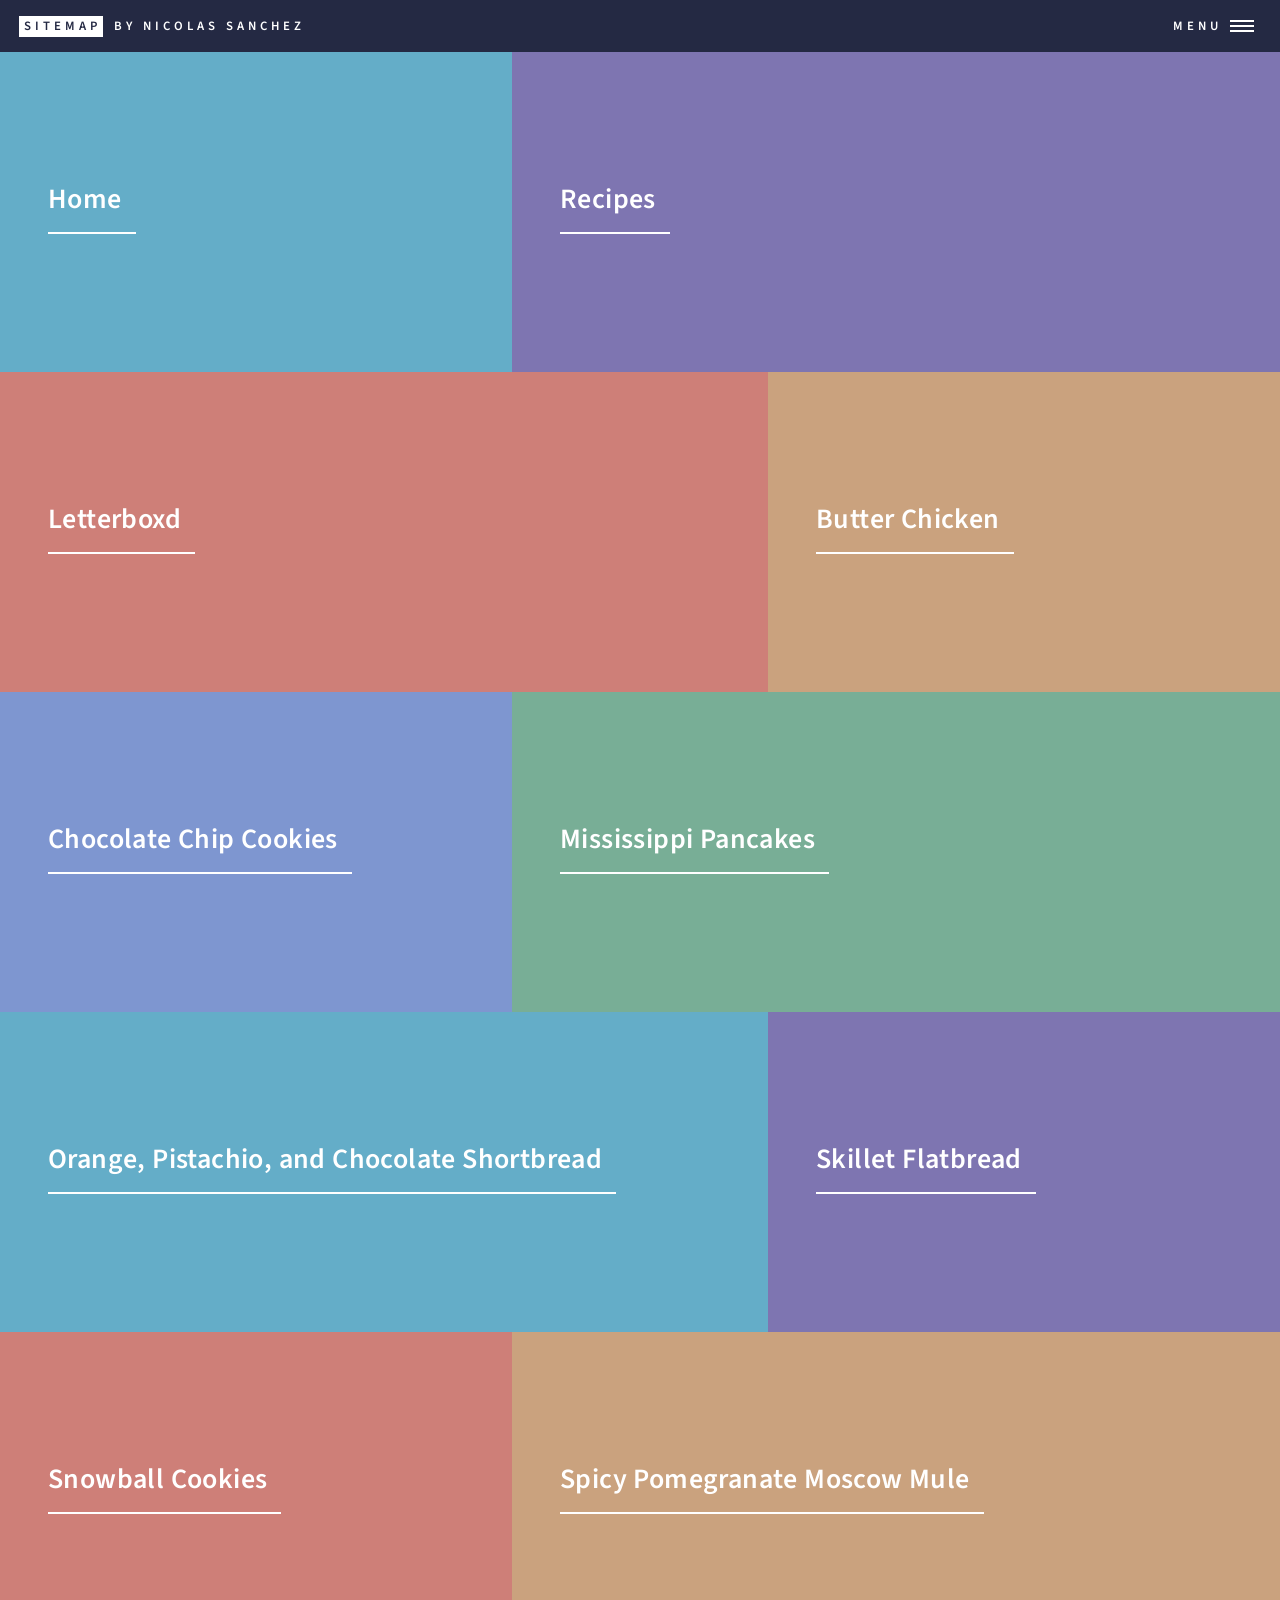
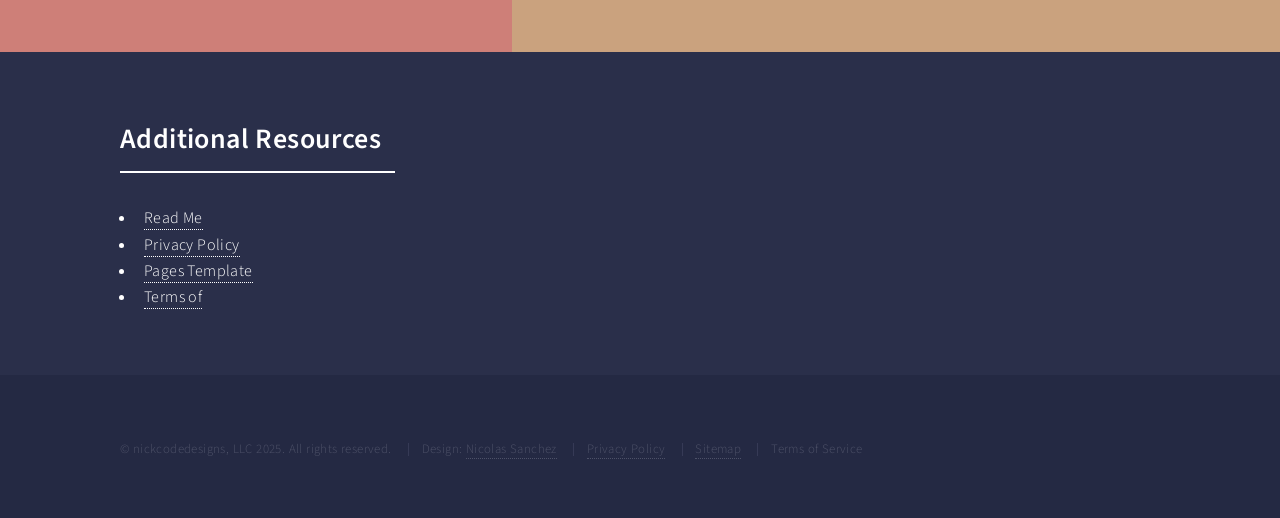
==== sitemap.html @ b6647e4e "Created Repository" ====
<!DOCTYPE html>
<html lang="en">
<head>
    <meta charset="UTF-8">
    <meta name="viewport" content="width=device-width, initial-scale=1, user-scalable=no">
    <title>Sitemap</title>
    <link rel="stylesheet" href="/assets/css/main.css">
    <noscript><link rel="stylesheet" href="/assets/css/noscript.css"></noscript>
</head>
<!-- Google tag (gtag.js) -->
<script async src="https://www.googletagmanager.com/gtag/js?id=G-K2CP5734T7"></script>
<script>
  window.dataLayer = window.dataLayer || [];
  function gtag(){dataLayer.push(arguments);}
  gtag('js', new Date());

  gtag('config', 'G-K2CP5734T7');
    </script>
    <body class="is-preload">

    <!-- Wrapper -->
    <div id="wrapper">

        <!-- Header -->
        <header id="header" class="alt">
            <a href="/index.html" class="logo"><strong>Sitemap</strong> <span>by Nicolas Sanchez</span></a>
            <nav>
                <a href="#menu">Menu</a>
            </nav>
        </header>

        <!-- Menu -->
        <nav id="menu">
            <ul class="links">
                <li><a href="/index.html">Home</a></li>
                <li><a href="/pages/recipes.html">Recipes</a></li>
                <li><a href="https://letterboxd.com/nicksanchez02/">My letterboxd</a></li>
                <li><a href="/sitemap.html">Sitemap</a></li>
            </ul>
        </nav>

        <!-- Main -->
        <div id="main">
            <!-- Section: Website Pages -->
            <section id="one" class="tiles">
                <article>
                    <header class="major">
                        <h3><a href="/index.html" class="link">Home</a></h3>
                    </header>
                </article>
                <article>
                    <header class="major">
                        <h3><a href="/pages/recipes.html" class="link">Recipes</a></h3>
                    </header>
                </article>
                <article>
                    <header class="major">
                        <h3><a href="https://letterboxd.com/nicksanchez02/" class="link">Letterboxd</a></h3>
                    </header>
                </article>
                <article>
                    <header class="major">
                        <h3><a href="/pages/butter_chicken.html" class="link">Butter Chicken</a></h3>
                    </header>
                </article>
                <article>
                    <header class="major">
                        <h3><a href="/pages/chocolate_chip_cookies.html" class="link">Chocolate Chip Cookies</a></h3>
                    </header>
                </article>
                <article>
                    <header class="major">
                        <h3><a href="/pages/mississippi_pancakes.html" class="link">Mississippi Pancakes</a></h3>
                    </header>
                </article>
                <article>
                    <header class="major">
                        <h3><a href="/pages/shortbread.html" class="link">Orange, Pistachio, and Chocolate Shortbread</a></h3>
                    </header>
                </article>
                <article>
                    <header class="major">
                        <h3><a href="/pages/skillet_flatbread.html" class="link">Skillet Flatbread</a></h3>
                    </header>
                </article>
                <article>
                    <header class="major">
                        <h3><a href="/pages/snowball_cookies.html" class="link">Snowball Cookies</a></h3>
                    </header>
                </article>
                <article>
                    <header class="major">
                        <h3><a href="/pages/spicy_mule.html" class="link">Spicy Pomegranate Moscow Mule</a></h3>
                    </header>
                </article>
            </section>

            <!-- Section: Additional Resources -->
            <section id="two">
                <div class="inner">
                    <header class="major">
                        <h2>Additional Resources</h2>
                    </header>
                    <ul>
                        <li><a href="/README.txt">Read Me</a></li>
                        <li><a href="/pages/privacy.html">Privacy Policy</a></li>
                        <li><a href="/pages/template.html">Pages Template</a></li>
                        <li><a href="/pages/terms-of-service.html">Terms of</a></li>
                    </ul>
                </div>
            </section>
        </div>
        <!-- Footer -->
        <footer id="footer">
            <div class="inner">
                <ul class="copyright">
                    <li>&copy; nickcodedesigns, LLC 2025. All rights reserved.</li>
                    <li>Design: <a href="https://nicolasjpsanchez.com">Nicolas Sanchez</a></li>
                    <li><a href="/pages/privacy.html">Privacy Policy</a></li>
                    <li><a href="/sitemap.html">Sitemap</a></li>
                    <li><a href="terms-of-service.html"></a>Terms of Service</a></li>
                </ul>
            </div>
        </footer>
    </div>

    <!-- Scripts -->
    <script src="/assets/js/jquery.min.js"></script>
    <script src="/assets/js/jquery.scrolly.min.js"></script>
    <script src="/assets/js/jquery.scrollex.min.js"></script>
    <script src="/assets/js/browser.min.js"></script>
    <script src="/assets/js/breakpoints.min.js"></script>
    <script src="/assets/js/util.js"></script>
    <script src="/assets/js/main.js"></script>

</body>
</html>
---- assets/css/main.css ----
@import url(fontawesome-all.min.css);
@import url("https://fonts.googleapis.com/css?family=Source+Sans+Pro:300,300italic,600,600italic");

/*
	Forty by HTML5 UP
	html5up.net | @ajlkn
	Free for personal and commercial use under the CCA 3.0 license (html5up.net/license)
*/

html, body, div, span, applet, object,
iframe, h1, h2, h3, h4, h5, h6, p, blockquote,
pre, a, abbr, acronym, address, big, cite,
code, del, dfn, em, img, ins, kbd, q, s, samp,
small, strike, strong, sub, sup, tt, var, b,
u, i, center, dl, dt, dd, ol, ul, li, fieldset,
form, label, legend, table, caption, tbody,
tfoot, thead, tr, th, td, article, aside,
canvas, details, embed, figure, figcaption,
footer, header, hgroup, menu, nav, output, ruby,
section, summary, time, mark, audio, video {
	margin: 0;
	padding: 0;
	border: 0;
	font-size: 100%;
	font: inherit;
	vertical-align: baseline;}

article, aside, details, figcaption, figure,
footer, header, hgroup, menu, nav, section {
	display: block;}

body {
	line-height: 1;
}

ol, ul {
	list-style: none;
}

blockquote, q {
	quotes: none;
}

	blockquote:before, blockquote:after, q:before, q:after {
		content: '';
		content: none;
	}

table {
	border-collapse: collapse;
	border-spacing: 0;
}

body {
	-webkit-text-size-adjust: none;
}

mark {
	background-color: transparent;
	color: inherit;
}

input::-moz-focus-inner {
	border: 0;
	padding: 0;
}

input, select, textarea {
	-moz-appearance: none;
	-webkit-appearance: none;
	-ms-appearance: none;
	appearance: none;
}

/* Basic */

	@-ms-viewport {
		width: device-width;
	}

	body {
		-ms-overflow-style: scrollbar;
	}

	@media screen and (max-width: 480px) {

		html, body {
			min-width: 320px;
		}

	}

	html {
		box-sizing: border-box;
	}

	*, *:before, *:after {
		box-sizing: inherit;
	}

	body {
		background: #242943;
	}

		body.is-preload *, body.is-preload *:before, body.is-preload *:after {
			-moz-animation: none !important;
			-webkit-animation: none !important;
			-ms-animation: none !important;
			animation: none !important;
			-moz-transition: none !important;
			-webkit-transition: none !important;
			-ms-transition: none !important;
			transition: none !important;
		}

/* Type */

	body, input, select, textarea {
		color: #ffffff;
		font-family: "Source Sans Pro", Helvetica, sans-serif;
		font-size: 17pt;
		font-weight: 300;
		letter-spacing: 0.025em;
		line-height: 1.65;
	}

		@media screen and (max-width: 1680px) {

			body, input, select, textarea {
				font-size: 14pt;
			}

		}

		@media screen and (max-width: 1280px) {

			body, input, select, textarea {
				font-size: 12pt;
			}

		}

		@media screen and (max-width: 360px) {

			body, input, select, textarea {
				font-size: 11pt;
			}

		}

	a {
		-moz-transition: color 0.2s ease-in-out, border-bottom-color 0.2s ease-in-out;
		-webkit-transition: color 0.2s ease-in-out, border-bottom-color 0.2s ease-in-out;
		-ms-transition: color 0.2s ease-in-out, border-bottom-color 0.2s ease-in-out;
		transition: color 0.2s ease-in-out, border-bottom-color 0.2s ease-in-out;
		border-bottom: dotted 1px;
		color: inherit;
		text-decoration: none;
	}

		a:hover {
			border-bottom-color: transparent;
			color: #9bf1ff !important;
		}

		a:active {
			color: #53e3fb !important;
		}

	strong, b {
		color: #ffffff;
		font-weight: 600;
	}

	em, i {
		font-style: italic;
	}

	p {
		margin: 0 0 2em 0;
	}

	h1, h2, h3, h4, h5, h6 {
		color: #ffffff;
		font-weight: 600;
		line-height: 1.65;
		margin: 0 0 1em 0;
	}

		h1 a, h2 a, h3 a, h4 a, h5 a, h6 a {
			color: inherit;
			border-bottom: 0;
		}

	h1 {
		font-size: 2.5em;
	}

	h2 {
		font-size: 1.75em;
	}

	h3 {
		font-size: 1.35em;
	}

	h4 {
		font-size: 1.1em;
	}

	h5 {
		font-size: 0.9em;
	}

	h6 {
		font-size: 0.7em;
	}

	@media screen and (max-width: 736px) {

		h1 {
			font-size: 2em;
		}

		h2 {
			font-size: 1.5em;
		}

		h3 {
			font-size: 1.25em;
		}

	}

	sub {
		font-size: 0.8em;
		position: relative;
		top: 0.5em;
	}

	sup {
		font-size: 0.8em;
		position: relative;
		top: -0.5em;
	}

	blockquote {
		border-left: solid 4px rgba(212, 212, 255, 0.1);
		font-style: italic;
		margin: 0 0 2em 0;
		padding: 0.5em 0 0.5em 2em;
	}

	code {
		background: rgba(212, 212, 255, 0.035);
		font-family: "Courier New", monospace;
		font-size: 0.9em;
		margin: 0 0.25em;
		padding: 0.25em 0.65em;
	}

	pre {
		-webkit-overflow-scrolling: touch;
		font-family: "Courier New", monospace;
		font-size: 0.9em;
		margin: 0 0 2em 0;
	}

		pre code {
			display: block;
			line-height: 1.75;
			padding: 1em 1.5em;
			overflow-x: auto;
		}

	hr {
		border: 0;
		border-bottom: solid 1px rgba(212, 212, 255, 0.1);
		margin: 2em 0;
	}

		hr.major {
			margin: 3em 0;
		}

	.align-left {
		text-align: left;
	}

	.align-center {
		text-align: center;
	}

	.align-right {
		text-align: right;
	}

/* Row */

	.row {
		display: flex;
		flex-wrap: wrap;
		box-sizing: border-box;
		align-items: stretch;
	}

		.row > * {
			box-sizing: border-box;
		}

		.row.gtr-uniform > * > :last-child {
			margin-bottom: 0;
		}

		.row.aln-left {
			justify-content: flex-start;
		}

		.row.aln-center {
			justify-content: center;
		}

		.row.aln-right {
			justify-content: flex-end;
		}

		.row.aln-top {
			align-items: flex-start;
		}

		.row.aln-middle {
			align-items: center;
		}

		.row.aln-bottom {
			align-items: flex-end;
		}

		.row > .imp {
			order: -1;
		}

		.row > .col-1 {
			width: 8.33333%;
		}

		.row > .off-1 {
			margin-left: 8.33333%;
		}

		.row > .col-2 {
			width: 16.66667%;
		}

		.row > .off-2 {
			margin-left: 16.66667%;
		}

		.row > .col-3 {
			width: 25%;
		}

		.row > .off-3 {
			margin-left: 25%;
		}

		.row > .col-4 {
			width: 33.33333%;
		}

		.row > .off-4 {
			margin-left: 33.33333%;
		}

		.row > .col-5 {
			width: 41.66667%;
		}

		.row > .off-5 {
			margin-left: 41.66667%;
		}

		.row > .col-6 {
			width: 50%;
		}

		.row > .off-6 {
			margin-left: 50%;
		}

		.row > .col-7 {
			width: 58.33333%;
		}

		.row > .off-7 {
			margin-left: 58.33333%;
		}

		.row > .col-8 {
			width: 66.66667%;
		}

		.row > .off-8 {
			margin-left: 66.66667%;
		}

		.row > .col-9 {
			width: 75%;
		}

		.row > .off-9 {
			margin-left: 75%;
		}

		.row > .col-10 {
			width: 83.33333%;
		}

		.row > .off-10 {
			margin-left: 83.33333%;
		}

		.row > .col-11 {
			width: 91.66667%;
		}

		.row > .off-11 {
			margin-left: 91.66667%;
		}

		.row > .col-12 {
			width: 100%;
		}

		.row > .off-12 {
			margin-left: 100%;
		}

		.row.gtr-0 {
			margin-top: 0;
			margin-left: 0em;
		}

			.row.gtr-0 > * {
				padding: 0 0 0 0em;
			}

			.row.gtr-0.gtr-uniform {
				margin-top: 0em;
			}

				.row.gtr-0.gtr-uniform > * {
					padding-top: 0em;
				}

		.row.gtr-25 {
			margin-top: 0;
			margin-left: -0.5em;
		}

			.row.gtr-25 > * {
				padding: 0 0 0 0.5em;
			}

			.row.gtr-25.gtr-uniform {
				margin-top: -0.5em;
			}

				.row.gtr-25.gtr-uniform > * {
					padding-top: 0.5em;
				}

		.row.gtr-50 {
			margin-top: 0;
			margin-left: -1em;
		}

			.row.gtr-50 > * {
				padding: 0 0 0 1em;
			}

			.row.gtr-50.gtr-uniform {
				margin-top: -1em;
			}

				.row.gtr-50.gtr-uniform > * {
					padding-top: 1em;
				}

		.row {
			margin-top: 0;
			margin-left: -2em;
		}

			.row > * {
				padding: 0 0 0 2em;
			}

			.row.gtr-uniform {
				margin-top: -2em;
			}

				.row.gtr-uniform > * {
					padding-top: 2em;
				}

		.row.gtr-150 {
			margin-top: 0;
			margin-left: -3em;
		}

			.row.gtr-150 > * {
				padding: 0 0 0 3em;
			}

			.row.gtr-150.gtr-uniform {
				margin-top: -3em;
			}

				.row.gtr-150.gtr-uniform > * {
					padding-top: 3em;
				}

		.row.gtr-200 {
			margin-top: 0;
			margin-left: -4em;
		}

			.row.gtr-200 > * {
				padding: 0 0 0 4em;
			}

			.row.gtr-200.gtr-uniform {
				margin-top: -4em;
			}

				.row.gtr-200.gtr-uniform > * {
					padding-top: 4em;
				}

		@media screen and (max-width: 1680px) {

			.row {
				display: flex;
				flex-wrap: wrap;
				box-sizing: border-box;
				align-items: stretch;
			}

				.row > * {
					box-sizing: border-box;
				}

				.row.gtr-uniform > * > :last-child {
					margin-bottom: 0;
				}

				.row.aln-left {
					justify-content: flex-start;
				}

				.row.aln-center {
					justify-content: center;
				}

				.row.aln-right {
					justify-content: flex-end;
				}

				.row.aln-top {
					align-items: flex-start;
				}

				.row.aln-middle {
					align-items: center;
				}

				.row.aln-bottom {
					align-items: flex-end;
				}

				.row > .imp-xlarge {
					order: -1;
				}

				.row > .col-1-xlarge {
					width: 8.33333%;
				}

				.row > .off-1-xlarge {
					margin-left: 8.33333%;
				}

				.row > .col-2-xlarge {
					width: 16.66667%;
				}

				.row > .off-2-xlarge {
					margin-left: 16.66667%;
				}

				.row > .col-3-xlarge {
					width: 25%;
				}

				.row > .off-3-xlarge {
					margin-left: 25%;
				}

				.row > .col-4-xlarge {
					width: 33.33333%;
				}

				.row > .off-4-xlarge {
					margin-left: 33.33333%;
				}

				.row > .col-5-xlarge {
					width: 41.66667%;
				}

				.row > .off-5-xlarge {
					margin-left: 41.66667%;
				}

				.row > .col-6-xlarge {
					width: 50%;
				}

				.row > .off-6-xlarge {
					margin-left: 50%;
				}

				.row > .col-7-xlarge {
					width: 58.33333%;
				}

				.row > .off-7-xlarge {
					margin-left: 58.33333%;
				}

				.row > .col-8-xlarge {
					width: 66.66667%;
				}

				.row > .off-8-xlarge {
					margin-left: 66.66667%;
				}

				.row > .col-9-xlarge {
					width: 75%;
				}

				.row > .off-9-xlarge {
					margin-left: 75%;
				}

				.row > .col-10-xlarge {
					width: 83.33333%;
				}

				.row > .off-10-xlarge {
					margin-left: 83.33333%;
				}

				.row > .col-11-xlarge {
					width: 91.66667%;
				}

				.row > .off-11-xlarge {
					margin-left: 91.66667%;
				}

				.row > .col-12-xlarge {
					width: 100%;
				}

				.row > .off-12-xlarge {
					margin-left: 100%;
				}

				.row.gtr-0 {
					margin-top: 0;
					margin-left: 0em;
				}

					.row.gtr-0 > * {
						padding: 0 0 0 0em;
					}

					.row.gtr-0.gtr-uniform {
						margin-top: 0em;
					}

						.row.gtr-0.gtr-uniform > * {
							padding-top: 0em;
						}

				.row.gtr-25 {
					margin-top: 0;
					margin-left: -0.5em;
				}

					.row.gtr-25 > * {
						padding: 0 0 0 0.5em;
					}

					.row.gtr-25.gtr-uniform {
						margin-top: -0.5em;
					}

						.row.gtr-25.gtr-uniform > * {
							padding-top: 0.5em;
						}

				.row.gtr-50 {
					margin-top: 0;
					margin-left: -1em;
				}

					.row.gtr-50 > * {
						padding: 0 0 0 1em;
					}

					.row.gtr-50.gtr-uniform {
						margin-top: -1em;
					}

						.row.gtr-50.gtr-uniform > * {
							padding-top: 1em;
						}

				.row {
					margin-top: 0;
					margin-left: -2em;
				}

					.row > * {
						padding: 0 0 0 2em;
					}

					.row.gtr-uniform {
						margin-top: -2em;
					}

						.row.gtr-uniform > * {
							padding-top: 2em;
						}

				.row.gtr-150 {
					margin-top: 0;
					margin-left: -3em;
				}

					.row.gtr-150 > * {
						padding: 0 0 0 3em;
					}

					.row.gtr-150.gtr-uniform {
						margin-top: -3em;
					}

						.row.gtr-150.gtr-uniform > * {
							padding-top: 3em;
						}

				.row.gtr-200 {
					margin-top: 0;
					margin-left: -4em;
				}

					.row.gtr-200 > * {
						padding: 0 0 0 4em;
					}

					.row.gtr-200.gtr-uniform {
						margin-top: -4em;
					}

						.row.gtr-200.gtr-uniform > * {
							padding-top: 4em;
						}

		}

		@media screen and (max-width: 1280px) {

			.row {
				display: flex;
				flex-wrap: wrap;
				box-sizing: border-box;
				align-items: stretch;
			}

				.row > * {
					box-sizing: border-box;
				}

				.row.gtr-uniform > * > :last-child {
					margin-bottom: 0;
				}

				.row.aln-left {
					justify-content: flex-start;
				}

				.row.aln-center {
					justify-content: center;
				}

				.row.aln-right {
					justify-content: flex-end;
				}

				.row.aln-top {
					align-items: flex-start;
				}

				.row.aln-middle {
					align-items: center;
				}

				.row.aln-bottom {
					align-items: flex-end;
				}

				.row > .imp-large {
					order: -1;
				}

				.row > .col-1-large {
					width: 8.33333%;
				}

				.row > .off-1-large {
					margin-left: 8.33333%;
				}

				.row > .col-2-large {
					width: 16.66667%;
				}

				.row > .off-2-large {
					margin-left: 16.66667%;
				}

				.row > .col-3-large {
					width: 25%;
				}

				.row > .off-3-large {
					margin-left: 25%;
				}

				.row > .col-4-large {
					width: 33.33333%;
				}

				.row > .off-4-large {
					margin-left: 33.33333%;
				}

				.row > .col-5-large {
					width: 41.66667%;
				}

				.row > .off-5-large {
					margin-left: 41.66667%;
				}

				.row > .col-6-large {
					width: 50%;
				}

				.row > .off-6-large {
					margin-left: 50%;
				}

				.row > .col-7-large {
					width: 58.33333%;
				}

				.row > .off-7-large {
					margin-left: 58.33333%;
				}

				.row > .col-8-large {
					width: 66.66667%;
				}

				.row > .off-8-large {
					margin-left: 66.66667%;
				}

				.row > .col-9-large {
					width: 75%;
				}

				.row > .off-9-large {
					margin-left: 75%;
				}

				.row > .col-10-large {
					width: 83.33333%;
				}

				.row > .off-10-large {
					margin-left: 83.33333%;
				}

				.row > .col-11-large {
					width: 91.66667%;
				}

				.row > .off-11-large {
					margin-left: 91.66667%;
				}

				.row > .col-12-large {
					width: 100%;
				}

				.row > .off-12-large {
					margin-left: 100%;
				}

				.row.gtr-0 {
					margin-top: 0;
					margin-left: 0em;
				}

					.row.gtr-0 > * {
						padding: 0 0 0 0em;
					}

					.row.gtr-0.gtr-uniform {
						margin-top: 0em;
					}

						.row.gtr-0.gtr-uniform > * {
							padding-top: 0em;
						}

				.row.gtr-25 {
					margin-top: 0;
					margin-left: -0.375em;
				}

					.row.gtr-25 > * {
						padding: 0 0 0 0.375em;
					}

					.row.gtr-25.gtr-uniform {
						margin-top: -0.375em;
					}

						.row.gtr-25.gtr-uniform > * {
							padding-top: 0.375em;
						}

				.row.gtr-50 {
					margin-top: 0;
					margin-left: -0.75em;
				}

					.row.gtr-50 > * {
						padding: 0 0 0 0.75em;
					}

					.row.gtr-50.gtr-uniform {
						margin-top: -0.75em;
					}

						.row.gtr-50.gtr-uniform > * {
							padding-top: 0.75em;
						}

				.row {
					margin-top: 0;
					margin-left: -1.5em;
				}

					.row > * {
						padding: 0 0 0 1.5em;
					}

					.row.gtr-uniform {
						margin-top: -1.5em;
					}

						.row.gtr-uniform > * {
							padding-top: 1.5em;
						}

				.row.gtr-150 {
					margin-top: 0;
					margin-left: -2.25em;
				}

					.row.gtr-150 > * {
						padding: 0 0 0 2.25em;
					}

					.row.gtr-150.gtr-uniform {
						margin-top: -2.25em;
					}

						.row.gtr-150.gtr-uniform > * {
							padding-top: 2.25em;
						}

				.row.gtr-200 {
					margin-top: 0;
					margin-left: -3em;
				}

					.row.gtr-200 > * {
						padding: 0 0 0 3em;
					}

					.row.gtr-200.gtr-uniform {
						margin-top: -3em;
					}

						.row.gtr-200.gtr-uniform > * {
							padding-top: 3em;
						}

		}

		@media screen and (max-width: 980px) {

			.row {
				display: flex;
				flex-wrap: wrap;
				box-sizing: border-box;
				align-items: stretch;
			}

				.row > * {
					box-sizing: border-box;
				}

				.row.gtr-uniform > * > :last-child {
					margin-bottom: 0;
				}

				.row.aln-left {
					justify-content: flex-start;
				}

				.row.aln-center {
					justify-content: center;
				}

				.row.aln-right {
					justify-content: flex-end;
				}

				.row.aln-top {
					align-items: flex-start;
				}

				.row.aln-middle {
					align-items: center;
				}

				.row.aln-bottom {
					align-items: flex-end;
				}

				.row > .imp-medium {
					order: -1;
				}

				.row > .col-1-medium {
					width: 8.33333%;
				}

				.row > .off-1-medium {
					margin-left: 8.33333%;
				}

				.row > .col-2-medium {
					width: 16.66667%;
				}

				.row > .off-2-medium {
					margin-left: 16.66667%;
				}

				.row > .col-3-medium {
					width: 25%;
				}

				.row > .off-3-medium {
					margin-left: 25%;
				}

				.row > .col-4-medium {
					width: 33.33333%;
				}

				.row > .off-4-medium {
					margin-left: 33.33333%;
				}

				.row > .col-5-medium {
					width: 41.66667%;
				}

				.row > .off-5-medium {
					margin-left: 41.66667%;
				}

				.row > .col-6-medium {
					width: 50%;
				}

				.row > .off-6-medium {
					margin-left: 50%;
				}

				.row > .col-7-medium {
					width: 58.33333%;
				}

				.row > .off-7-medium {
					margin-left: 58.33333%;
				}

				.row > .col-8-medium {
					width: 66.66667%;
				}

				.row > .off-8-medium {
					margin-left: 66.66667%;
				}

				.row > .col-9-medium {
					width: 75%;
				}

				.row > .off-9-medium {
					margin-left: 75%;
				}

				.row > .col-10-medium {
					width: 83.33333%;
				}

				.row > .off-10-medium {
					margin-left: 83.33333%;
				}

				.row > .col-11-medium {
					width: 91.66667%;
				}

				.row > .off-11-medium {
					margin-left: 91.66667%;
				}

				.row > .col-12-medium {
					width: 100%;
				}

				.row > .off-12-medium {
					margin-left: 100%;
				}

				.row.gtr-0 {
					margin-top: 0;
					margin-left: 0em;
				}

					.row.gtr-0 > * {
						padding: 0 0 0 0em;
					}

					.row.gtr-0.gtr-uniform {
						margin-top: 0em;
					}

						.row.gtr-0.gtr-uniform > * {
							padding-top: 0em;
						}

				.row.gtr-25 {
					margin-top: 0;
					margin-left: -0.375em;
				}

					.row.gtr-25 > * {
						padding: 0 0 0 0.375em;
					}

					.row.gtr-25.gtr-uniform {
						margin-top: -0.375em;
					}

						.row.gtr-25.gtr-uniform > * {
							padding-top: 0.375em;
						}

				.row.gtr-50 {
					margin-top: 0;
					margin-left: -0.75em;
				}

					.row.gtr-50 > * {
						padding: 0 0 0 0.75em;
					}

					.row.gtr-50.gtr-uniform {
						margin-top: -0.75em;
					}

						.row.gtr-50.gtr-uniform > * {
							padding-top: 0.75em;
						}

				.row {
					margin-top: 0;
					margin-left: -1.5em;
				}

					.row > * {
						padding: 0 0 0 1.5em;
					}

					.row.gtr-uniform {
						margin-top: -1.5em;
					}

						.row.gtr-uniform > * {
							padding-top: 1.5em;
						}

				.row.gtr-150 {
					margin-top: 0;
					margin-left: -2.25em;
				}

					.row.gtr-150 > * {
						padding: 0 0 0 2.25em;
					}

					.row.gtr-150.gtr-uniform {
						margin-top: -2.25em;
					}

						.row.gtr-150.gtr-uniform > * {
							padding-top: 2.25em;
						}

				.row.gtr-200 {
					margin-top: 0;
					margin-left: -3em;
				}

					.row.gtr-200 > * {
						padding: 0 0 0 3em;
					}

					.row.gtr-200.gtr-uniform {
						margin-top: -3em;
					}

						.row.gtr-200.gtr-uniform > * {
							padding-top: 3em;
						}

		}

		@media screen and (max-width: 736px) {

			.row {
				display: flex;
				flex-wrap: wrap;
				box-sizing: border-box;
				align-items: stretch;
			}

				.row > * {
					box-sizing: border-box;
				}

				.row.gtr-uniform > * > :last-child {
					margin-bottom: 0;
				}

				.row.aln-left {
					justify-content: flex-start;
				}

				.row.aln-center {
					justify-content: center;
				}

				.row.aln-right {
					justify-content: flex-end;
				}

				.row.aln-top {
					align-items: flex-start;
				}

				.row.aln-middle {
					align-items: center;
				}

				.row.aln-bottom {
					align-items: flex-end;
				}

				.row > .imp-small {
					order: -1;
				}

				.row > .col-1-small {
					width: 8.33333%;
				}

				.row > .off-1-small {
					margin-left: 8.33333%;
				}

				.row > .col-2-small {
					width: 16.66667%;
				}

				.row > .off-2-small {
					margin-left: 16.66667%;
				}

				.row > .col-3-small {
					width: 25%;
				}

				.row > .off-3-small {
					margin-left: 25%;
				}

				.row > .col-4-small {
					width: 33.33333%;
				}

				.row > .off-4-small {
					margin-left: 33.33333%;
				}

				.row > .col-5-small {
					width: 41.66667%;
				}

				.row > .off-5-small {
					margin-left: 41.66667%;
				}

				.row > .col-6-small {
					width: 50%;
				}

				.row > .off-6-small {
					margin-left: 50%;
				}

				.row > .col-7-small {
					width: 58.33333%;
				}

				.row > .off-7-small {
					margin-left: 58.33333%;
				}

				.row > .col-8-small {
					width: 66.66667%;
				}

				.row > .off-8-small {
					margin-left: 66.66667%;
				}

				.row > .col-9-small {
					width: 75%;
				}

				.row > .off-9-small {
					margin-left: 75%;
				}

				.row > .col-10-small {
					width: 83.33333%;
				}

				.row > .off-10-small {
					margin-left: 83.33333%;
				}

				.row > .col-11-small {
					width: 91.66667%;
				}

				.row > .off-11-small {
					margin-left: 91.66667%;
				}

				.row > .col-12-small {
					width: 100%;
				}

				.row > .off-12-small {
					margin-left: 100%;
				}

				.row.gtr-0 {
					margin-top: 0;
					margin-left: 0em;
				}

					.row.gtr-0 > * {
						padding: 0 0 0 0em;
					}

					.row.gtr-0.gtr-uniform {
						margin-top: 0em;
					}

						.row.gtr-0.gtr-uniform > * {
							padding-top: 0em;
						}

				.row.gtr-25 {
					margin-top: 0;
					margin-left: -0.3125em;
				}

					.row.gtr-25 > * {
						padding: 0 0 0 0.3125em;
					}

					.row.gtr-25.gtr-uniform {
						margin-top: -0.3125em;
					}

						.row.gtr-25.gtr-uniform > * {
							padding-top: 0.3125em;
						}

				.row.gtr-50 {
					margin-top: 0;
					margin-left: -0.625em;
				}

					.row.gtr-50 > * {
						padding: 0 0 0 0.625em;
					}

					.row.gtr-50.gtr-uniform {
						margin-top: -0.625em;
					}

						.row.gtr-50.gtr-uniform > * {
							padding-top: 0.625em;
						}

				.row {
					margin-top: 0;
					margin-left: -1.25em;
				}

					.row > * {
						padding: 0 0 0 1.25em;
					}

					.row.gtr-uniform {
						margin-top: -1.25em;
					}

						.row.gtr-uniform > * {
							padding-top: 1.25em;
						}

				.row.gtr-150 {
					margin-top: 0;
					margin-left: -1.875em;
				}

					.row.gtr-150 > * {
						padding: 0 0 0 1.875em;
					}

					.row.gtr-150.gtr-uniform {
						margin-top: -1.875em;
					}

						.row.gtr-150.gtr-uniform > * {
							padding-top: 1.875em;
						}

				.row.gtr-200 {
					margin-top: 0;
					margin-left: -2.5em;
				}

					.row.gtr-200 > * {
						padding: 0 0 0 2.5em;
					}

					.row.gtr-200.gtr-uniform {
						margin-top: -2.5em;
					}

						.row.gtr-200.gtr-uniform > * {
							padding-top: 2.5em;
						}

		}

		@media screen and (max-width: 480px) {

			.row {
				display: flex;
				flex-wrap: wrap;
				box-sizing: border-box;
				align-items: stretch;
			}

				.row > * {
					box-sizing: border-box;
				}

				.row.gtr-uniform > * > :last-child {
					margin-bottom: 0;
				}

				.row.aln-left {
					justify-content: flex-start;
				}

				.row.aln-center {
					justify-content: center;
				}

				.row.aln-right {
					justify-content: flex-end;
				}

				.row.aln-top {
					align-items: flex-start;
				}

				.row.aln-middle {
					align-items: center;
				}

				.row.aln-bottom {
					align-items: flex-end;
				}

				.row > .imp-xsmall {
					order: -1;
				}

				.row > .col-1-xsmall {
					width: 8.33333%;
				}

				.row > .off-1-xsmall {
					margin-left: 8.33333%;
				}

				.row > .col-2-xsmall {
					width: 16.66667%;
				}

				.row > .off-2-xsmall {
					margin-left: 16.66667%;
				}

				.row > .col-3-xsmall {
					width: 25%;
				}

				.row > .off-3-xsmall {
					margin-left: 25%;
				}

				.row > .col-4-xsmall {
					width: 33.33333%;
				}

				.row > .off-4-xsmall {
					margin-left: 33.33333%;
				}

				.row > .col-5-xsmall {
					width: 41.66667%;
				}

				.row > .off-5-xsmall {
					margin-left: 41.66667%;
				}

				.row > .col-6-xsmall {
					width: 50%;
				}

				.row > .off-6-xsmall {
					margin-left: 50%;
				}

				.row > .col-7-xsmall {
					width: 58.33333%;
				}

				.row > .off-7-xsmall {
					margin-left: 58.33333%;
				}

				.row > .col-8-xsmall {
					width: 66.66667%;
				}

				.row > .off-8-xsmall {
					margin-left: 66.66667%;
				}

				.row > .col-9-xsmall {
					width: 75%;
				}

				.row > .off-9-xsmall {
					margin-left: 75%;
				}

				.row > .col-10-xsmall {
					width: 83.33333%;
				}

				.row > .off-10-xsmall {
					margin-left: 83.33333%;
				}

				.row > .col-11-xsmall {
					width: 91.66667%;
				}

				.row > .off-11-xsmall {
					margin-left: 91.66667%;
				}

				.row > .col-12-xsmall {
					width: 100%;
				}

				.row > .off-12-xsmall {
					margin-left: 100%;
				}

				.row.gtr-0 {
					margin-top: 0;
					margin-left: 0em;
				}

					.row.gtr-0 > * {
						padding: 0 0 0 0em;
					}

					.row.gtr-0.gtr-uniform {
						margin-top: 0em;
					}

						.row.gtr-0.gtr-uniform > * {
							padding-top: 0em;
						}

				.row.gtr-25 {
					margin-top: 0;
					margin-left: -0.3125em;
				}

					.row.gtr-25 > * {
						padding: 0 0 0 0.3125em;
					}

					.row.gtr-25.gtr-uniform {
						margin-top: -0.3125em;
					}

						.row.gtr-25.gtr-uniform > * {
							padding-top: 0.3125em;
						}

				.row.gtr-50 {
					margin-top: 0;
					margin-left: -0.625em;
				}

					.row.gtr-50 > * {
						padding: 0 0 0 0.625em;
					}

					.row.gtr-50.gtr-uniform {
						margin-top: -0.625em;
					}

						.row.gtr-50.gtr-uniform > * {
							padding-top: 0.625em;
						}

				.row {
					margin-top: 0;
					margin-left: -1.25em;
				}

					.row > * {
						padding: 0 0 0 1.25em;
					}

					.row.gtr-uniform {
						margin-top: -1.25em;
					}

						.row.gtr-uniform > * {
							padding-top: 1.25em;
						}

				.row.gtr-150 {
					margin-top: 0;
					margin-left: -1.875em;
				}

					.row.gtr-150 > * {
						padding: 0 0 0 1.875em;
					}

					.row.gtr-150.gtr-uniform {
						margin-top: -1.875em;
					}

						.row.gtr-150.gtr-uniform > * {
							padding-top: 1.875em;
						}

				.row.gtr-200 {
					margin-top: 0;
					margin-left: -2.5em;
				}

					.row.gtr-200 > * {
						padding: 0 0 0 2.5em;
					}

					.row.gtr-200.gtr-uniform {
						margin-top: -2.5em;
					}

						.row.gtr-200.gtr-uniform > * {
							padding-top: 2.5em;
						}

		}

/* Section/Article */

	section.special, article.special {
		text-align: center;
	}

	header.major {
		width: -moz-max-content;
		width: -webkit-max-content;
		width: -ms-max-content;
		width: max-content;
		margin-bottom: 2em;
	}

		header.major > :first-child {
			margin-bottom: 0;
			width: calc(100% + 0.5em);
		}

			header.major > :first-child:after {
				content: '';
				background-color: #ffffff;
				display: block;
				height: 2px;
				margin: 0.325em 0 0.5em 0;
				width: 100%;
			}

		header.major > p {
			font-size: 0.7em;
			font-weight: 600;
			letter-spacing: 0.25em;
			margin-bottom: 0;
			text-transform: uppercase;
		}

		body.is-ie header.major > :first-child:after {
			max-width: 9em;
		}

		body.is-ie header.major > h1:after {
			max-width: 100% !important;
		}

	@media screen and (max-width: 736px) {

		header.major > p br {
			display: none;
		}

	}

/* Form */

	form {
		margin: 0 0 2em 0;
	}

		form > :last-child {
			margin-bottom: 0;
		}

		form > .fields {
			display: -moz-flex;
			display: -webkit-flex;
			display: -ms-flex;
			display: flex;
			-moz-flex-wrap: wrap;
			-webkit-flex-wrap: wrap;
			-ms-flex-wrap: wrap;
			flex-wrap: wrap;
			width: calc(100% + 3em);
			margin: -1.5em 0 2em -1.5em;
		}

			form > .fields > .field {
				-moz-flex-grow: 0;
				-webkit-flex-grow: 0;
				-ms-flex-grow: 0;
				flex-grow: 0;
				-moz-flex-shrink: 0;
				-webkit-flex-shrink: 0;
				-ms-flex-shrink: 0;
				flex-shrink: 0;
				padding: 1.5em 0 0 1.5em;
				width: calc(100% - 1.5em);
			}

				form > .fields > .field.half {
					width: calc(50% - 0.75em);
				}

				form > .fields > .field.third {
					width: calc(100%/3 - 0.5em);
				}

				form > .fields > .field.quarter {
					width: calc(25% - 0.375em);
				}

		@media screen and (max-width: 480px) {

			form > .fields {
				width: calc(100% + 3em);
				margin: -1.5em 0 2em -1.5em;
			}

				form > .fields > .field {
					padding: 1.5em 0 0 1.5em;
					width: calc(100% - 1.5em);
				}

					form > .fields > .field.half {
						width: calc(100% - 1.5em);
					}

					form > .fields > .field.third {
						width: calc(100% - 1.5em);
					}

					form > .fields > .field.quarter {
						width: calc(100% - 1.5em);
					}

		}

	label {
		color: #ffffff;
		display: block;
		font-size: 0.8em;
		font-weight: 600;
		letter-spacing: 0.25em;
		margin: 0 0 1em 0;
		text-transform: uppercase;
	}

	input[type="text"],
	input[type="password"],
	input[type="email"],
	input[type="tel"],
	input[type="search"],
	input[type="url"],
	select,
	textarea {
		-moz-appearance: none;
		-webkit-appearance: none;
		-ms-appearance: none;
		appearance: none;
		background: rgba(212, 212, 255, 0.035);
		border: none;
		border-radius: 0;
		color: inherit;
		display: block;
		outline: 0;
		padding: 0 1em;
		text-decoration: none;
		width: 100%;
	}

		input[type="text"]:invalid,
		input[type="password"]:invalid,
		input[type="email"]:invalid,
		input[type="tel"]:invalid,
		input[type="search"]:invalid,
		input[type="url"]:invalid,
		select:invalid,
		textarea:invalid {
			box-shadow: none;
		}

		input[type="text"]:focus,
		input[type="password"]:focus,
		input[type="email"]:focus,
		input[type="tel"]:focus,
		input[type="search"]:focus,
		input[type="url"]:focus,
		select:focus,
		textarea:focus {
			border-color: #9bf1ff;
			box-shadow: 0 0 0 2px #9bf1ff;
		}

	select {
		background-image: url("data:image/svg+xml;charset=utf8,%3Csvg xmlns='http://www.w3.org/2000/svg' width='40' height='40' preserveAspectRatio='none' viewBox='0 0 40 40'%3E%3Cpath d='M9.4,12.3l10.4,10.4l10.4-10.4c0.2-0.2,0.5-0.4,0.9-0.4c0.3,0,0.6,0.1,0.9,0.4l3.3,3.3c0.2,0.2,0.4,0.5,0.4,0.9 c0,0.4-0.1,0.6-0.4,0.9L20.7,31.9c-0.2,0.2-0.5,0.4-0.9,0.4c-0.3,0-0.6-0.1-0.9-0.4L4.3,17.3c-0.2-0.2-0.4-0.5-0.4-0.9 c0-0.4,0.1-0.6,0.4-0.9l3.3-3.3c0.2-0.2,0.5-0.4,0.9-0.4S9.1,12.1,9.4,12.3z' fill='rgba(212, 212, 255, 0.1)' /%3E%3C/svg%3E");
		background-size: 1.25rem;
		background-repeat: no-repeat;
		background-position: calc(100% - 1rem) center;
		height: 2.75em;
		padding-right: 2.75em;
		text-overflow: ellipsis;
	}

		select option {
			color: #ffffff;
			background: #242943;
		}

		select:focus::-ms-value {
			background-color: transparent;
		}

		select::-ms-expand {
			display: none;
		}

	input[type="text"],
	input[type="password"],
	input[type="email"],
	input[type="tel"],
	input[type="search"],
	input[type="url"],
	select {
		height: 2.75em;
	}

	textarea {
		padding: 0.75em 1em;
	}

	input[type="checkbox"],
	input[type="radio"] {
		-moz-appearance: none;
		-webkit-appearance: none;
		-ms-appearance: none;
		appearance: none;
		display: block;
		float: left;
		margin-right: -2em;
		opacity: 0;
		width: 1em;
		z-index: -1;
	}

		input[type="checkbox"] + label,
		input[type="radio"] + label {
			text-decoration: none;
			color: #ffffff;
			cursor: pointer;
			display: inline-block;
			font-weight: 300;
			padding-left: 2.65em;
			padding-right: 0.75em;
			position: relative;
		}

			input[type="checkbox"] + label:before,
			input[type="radio"] + label:before {
				-moz-osx-font-smoothing: grayscale;
				-webkit-font-smoothing: antialiased;
				display: inline-block;
				font-style: normal;
				font-variant: normal;
				text-rendering: auto;
				line-height: 1;
				text-transform: none !important;
				font-family: 'Font Awesome 5 Free';
				font-weight: 900;
			}

			input[type="checkbox"] + label:before,
			input[type="radio"] + label:before {
				background: rgba(212, 212, 255, 0.035);
				content: '';
				display: inline-block;
				font-size: 0.8em;
				height: 2.0625em;
				left: 0;
				letter-spacing: 0;
				line-height: 2.0625em;
				position: absolute;
				text-align: center;
				top: 0;
				width: 2.0625em;
			}

		input[type="checkbox"]:checked + label:before,
		input[type="radio"]:checked + label:before {
			background: #ffffff;
			border-color: #9bf1ff;
			content: '\f00c';
			color: #242943;
		}

		input[type="checkbox"]:focus + label:before,
		input[type="radio"]:focus + label:before {
			box-shadow: 0 0 0 2px #9bf1ff;
		}

	input[type="radio"] + label:before {
		border-radius: 100%;
	}

	::-webkit-input-placeholder {
		color: rgba(244, 244, 255, 0.2) !important;
		opacity: 1.0;
	}

	:-moz-placeholder {
		color: rgba(244, 244, 255, 0.2) !important;
		opacity: 1.0;
	}

	::-moz-placeholder {
		color: rgba(244, 244, 255, 0.2) !important;
		opacity: 1.0;
	}

	:-ms-input-placeholder {
		color: rgba(244, 244, 255, 0.2) !important;
		opacity: 1.0;
	}

/* Box */

	.box {
		border: solid 1px rgba(212, 212, 255, 0.1);
		margin-bottom: 2em;
		padding: 1.5em;
	}

		.box > :last-child,
		.box > :last-child > :last-child,
		.box > :last-child > :last-child > :last-child {
			margin-bottom: 0;
		}

		.box.alt {
			border: 0;
			border-radius: 0;
			padding: 0;
		}

/* Icon */

	.icon {
		text-decoration: none;
		border-bottom: none;
		position: relative;
	}

		.icon:before {
			-moz-osx-font-smoothing: grayscale;
			-webkit-font-smoothing: antialiased;
			display: inline-block;
			font-style: normal;
			font-variant: normal;
			text-rendering: auto;
			line-height: 1;
			text-transform: none !important;
			font-family: 'Font Awesome 5 Free';
			font-weight: 400;
		}

		.icon > .label {
			display: none;
		}

		.icon:before {
			line-height: inherit;
		}

		.icon.solid:before {
			font-weight: 900;
		}

		.icon.brands:before {
			font-family: 'Font Awesome 5 Brands';
		}

		.icon.alt:before {
			background-color: #ffffff;
			border-radius: 100%;
			color: #242943;
			display: inline-block;
			height: 2em;
			line-height: 2em;
			text-align: center;
			width: 2em;
		}

	a.icon.alt:before {
		-moz-transition: background-color 0.2s ease-in-out;
		-webkit-transition: background-color 0.2s ease-in-out;
		-ms-transition: background-color 0.2s ease-in-out;
		transition: background-color 0.2s ease-in-out;
	}

	a.icon.alt:hover:before {
		background-color: #6fc3df;
	}

	a.icon.alt:active:before {
		background-color: #37a6cb;
	}

/* Image */

	.image {
		border: 0;
		display: inline-block;
		position: relative;
	}

		.image img {
			display: block;
		}

		.image.left, .image.right {
			max-width: 30%;
		}

			.image.left img, .image.right img {
				width: 100%;
			}

		.image.left {
			float: left;
			margin: 0 1.5em 1.25em 0;
			top: 0.25em;
		}

		.image.right {
			float: right;
			margin: 0 0 1.25em 1.5em;
			top: 0.25em;
		}

		.image.fit {
			display: block;
			margin: 0 0 2em 0;
			width: 100%;
		}

			.image.fit img {
				width: 100%;
			}

		.image.main {
			display: block;
			margin: 2.5em 0;
			width: 100%;
		}

			.image.main img {
				width: 100%;
			}

			@media screen and (max-width: 736px) {

				.image.main {
					margin: 1.5em 0;
				}

			}

/* List */

	ol {
		list-style: decimal;
		margin: 0 0 2em 0;
		padding-left: 1.25em;
	}

		ol li {
			padding-left: 0.25em;
		}

	ul {
		list-style: disc;
		margin: 0 0 2em 0;
		padding-left: 1em;
	}

		ul li {
			padding-left: 0.5em;
		}

		ul.alt {
			list-style: none;
			padding-left: 0;
		}

			ul.alt li {
				border-top: solid 1px rgba(212, 212, 255, 0.1);
				padding: 0.5em 0;
			}

				ul.alt li:first-child {
					border-top: 0;
					padding-top: 0;
				}

	dl {
		margin: 0 0 2em 0;
	}

		dl dt {
			display: block;
			font-weight: 600;
			margin: 0 0 1em 0;
		}

		dl dd {
			margin-left: 2em;
		}

/* Actions */

	ul.actions {
		display: -moz-flex;
		display: -webkit-flex;
		display: -ms-flex;
		display: flex;
		cursor: default;
		list-style: none;
		margin-left: -1em;
		padding-left: 0;
	}

		ul.actions li {
			padding: 0 0 0 1em;
			vertical-align: middle;
		}

		ul.actions.special {
			-moz-justify-content: center;
			-webkit-justify-content: center;
			-ms-justify-content: center;
			justify-content: center;
			width: 100%;
			margin-left: 0;
		}

			ul.actions.special li:first-child {
				padding-left: 0;
			}

		ul.actions.stacked {
			-moz-flex-direction: column;
			-webkit-flex-direction: column;
			-ms-flex-direction: column;
			flex-direction: column;
			margin-left: 0;
		}

			ul.actions.stacked li {
				padding: 1.3em 0 0 0;
			}

				ul.actions.stacked li:first-child {
					padding-top: 0;
				}

		ul.actions.fit {
			width: calc(100% + 1em);
		}

			ul.actions.fit li {
				-moz-flex-grow: 1;
				-webkit-flex-grow: 1;
				-ms-flex-grow: 1;
				flex-grow: 1;
				-moz-flex-shrink: 1;
				-webkit-flex-shrink: 1;
				-ms-flex-shrink: 1;
				flex-shrink: 1;
				width: 100%;
			}

				ul.actions.fit li > * {
					width: 100%;
				}

			ul.actions.fit.stacked {
				width: 100%;
			}

/* Icons */

	ul.icons {
		cursor: default;
		list-style: none;
		padding-left: 0;
	}

		ul.icons li {
			display: inline-block;
			padding: 0 1em 0 0;
		}

			ul.icons li:last-child {
				padding-right: 0;
			}

		@media screen and (max-width: 736px) {

			ul.icons li {
				padding: 0 0.75em 0 0;
			}

		}

/* Pagination */

	ul.pagination {
		cursor: default;
		list-style: none;
		padding-left: 0;
	}

		ul.pagination li {
			display: inline-block;
			padding-left: 0;
			vertical-align: middle;
		}

			ul.pagination li > .page {
				-moz-transition: background-color 0.2s ease-in-out, color 0.2s ease-in-out;
				-webkit-transition: background-color 0.2s ease-in-out, color 0.2s ease-in-out;
				-ms-transition: background-color 0.2s ease-in-out, color 0.2s ease-in-out;
				transition: background-color 0.2s ease-in-out, color 0.2s ease-in-out;
				border-bottom: 0;
				display: inline-block;
				font-size: 0.8em;
				font-weight: 600;
				height: 1.5em;
				line-height: 1.5em;
				margin: 0 0.125em;
				min-width: 1.5em;
				padding: 0 0.5em;
				text-align: center;
			}

				ul.pagination li > .page.active {
					background-color: #ffffff;
					color: #242943;
				}

					ul.pagination li > .page.active:hover {
						background-color: #9bf1ff;
						color: #242943 !important;
					}

					ul.pagination li > .page.active:active {
						background-color: #53e3fb;
					}

			ul.pagination li:first-child {
				padding-right: 0.75em;
			}

			ul.pagination li:last-child {
				padding-left: 0.75em;
			}

		@media screen and (max-width: 480px) {

			ul.pagination li:nth-child(n+2):nth-last-child(n+2) {
				display: none;
			}

			ul.pagination li:first-child {
				padding-right: 0;
			}

		}

/* Table */

	.table-wrapper {
		-webkit-overflow-scrolling: touch;
		overflow-x: auto;
	}

	table {
		margin: 0 0 2em 0;
		width: 100%;
	}

		table tbody tr {
			border: solid 1px rgba(212, 212, 255, 0.1);
			border-left: 0;
			border-right: 0;
		}

			table tbody tr:nth-child(2n + 1) {
				background-color: rgba(212, 212, 255, 0.035);
			}

		table td {
			padding: 0.75em 0.75em;
		}

		table th {
			color: #ffffff;
			font-size: 0.9em;
			font-weight: 600;
			padding: 0 0.75em 0.75em 0.75em;
			text-align: left;
		}

		table thead {
			border-bottom: solid 2px rgba(212, 212, 255, 0.1);
		}

		table tfoot {
			border-top: solid 2px rgba(212, 212, 255, 0.1);
		}

		table.alt {
			border-collapse: separate;
		}

			table.alt tbody tr td {
				border: solid 1px rgba(212, 212, 255, 0.1);
				border-left-width: 0;
				border-top-width: 0;
			}

				table.alt tbody tr td:first-child {
					border-left-width: 1px;
				}

			table.alt tbody tr:first-child td {
				border-top-width: 1px;
			}

			table.alt thead {
				border-bottom: 0;
			}

			table.alt tfoot {
				border-top: 0;
			}

/* Button */

	input[type="submit"],
	input[type="reset"],
	input[type="button"],
	button,
	.button {
		-moz-appearance: none;
		-webkit-appearance: none;
		-ms-appearance: none;
		appearance: none;
		-moz-transition: background-color 0.2s ease-in-out, box-shadow 0.2s ease-in-out, color 0.2s ease-in-out;
		-webkit-transition: background-color 0.2s ease-in-out, box-shadow 0.2s ease-in-out, color 0.2s ease-in-out;
		-ms-transition: background-color 0.2s ease-in-out, box-shadow 0.2s ease-in-out, color 0.2s ease-in-out;
		transition: background-color 0.2s ease-in-out, box-shadow 0.2s ease-in-out, color 0.2s ease-in-out;
		background-color: transparent;
		border: 0;
		border-radius: 0;
		box-shadow: inset 0 0 0 2px #ffffff;
		color: #ffffff;
		cursor: pointer;
		display: inline-block;
		font-size: 0.8em;
		font-weight: 600;
		height: 3.5em;
		letter-spacing: 0.25em;
		line-height: 3.5em;
		padding: 0 1.75em;
		text-align: center;
		text-decoration: none;
		text-transform: uppercase;
		white-space: nowrap;
	}

		input[type="submit"]:hover, input[type="submit"]:active,
		input[type="reset"]:hover,
		input[type="reset"]:active,
		input[type="button"]:hover,
		input[type="button"]:active,
		button:hover,
		button:active,
		.button:hover,
		.button:active {
			box-shadow: inset 0 0 0 2px #9bf1ff;
			color: #9bf1ff;
		}

		input[type="submit"]:active,
		input[type="reset"]:active,
		input[type="button"]:active,
		button:active,
		.button:active {
			background-color: rgba(155, 241, 255, 0.1);
			box-shadow: inset 0 0 0 2px #53e3fb;
			color: #53e3fb;
		}

		input[type="submit"].icon:before,
		input[type="reset"].icon:before,
		input[type="button"].icon:before,
		button.icon:before,
		.button.icon:before {
			margin-right: 0.5em;
		}

		input[type="submit"].fit,
		input[type="reset"].fit,
		input[type="button"].fit,
		button.fit,
		.button.fit {
			width: 100%;
		}

		input[type="submit"].small,
		input[type="reset"].small,
		input[type="button"].small,
		button.small,
		.button.small {
			font-size: 0.6em;
		}

		input[type="submit"].large,
		input[type="reset"].large,
		input[type="button"].large,
		button.large,
		.button.large {
			font-size: 1.25em;
			height: 3em;
			line-height: 3em;
		}

		input[type="submit"].next,
		input[type="reset"].next,
		input[type="button"].next,
		button.next,
		.button.next {
			padding-right: 4.5em;
			position: relative;
		}

			input[type="submit"].next:before, input[type="submit"].next:after,
			input[type="reset"].next:before,
			input[type="reset"].next:after,
			input[type="button"].next:before,
			input[type="button"].next:after,
			button.next:before,
			button.next:after,
			.button.next:before,
			.button.next:after {
				-moz-transition: opacity 0.2s ease-in-out;
				-webkit-transition: opacity 0.2s ease-in-out;
				-ms-transition: opacity 0.2s ease-in-out;
				transition: opacity 0.2s ease-in-out;
				background-position: center right;
				background-repeat: no-repeat;
				background-size: 36px 24px;
				content: '';
				display: block;
				height: 100%;
				position: absolute;
				right: 1.5em;
				top: 0;
				vertical-align: middle;
				width: 36px;
			}

			input[type="submit"].next:before,
			input[type="reset"].next:before,
			input[type="button"].next:before,
			button.next:before,
			.button.next:before {
				background-image: url("data:image/svg+xml;charset=utf8,%3Csvg xmlns='http://www.w3.org/2000/svg' xmlns:xlink='http://www.w3.org/1999/xlink' width='36px' height='24px' viewBox='0 0 36 24' zoomAndPan='disable'%3E%3Cstyle%3Eline %7B stroke: %23ffffff%3B stroke-width: 2px%3B %7D%3C/style%3E%3Cline x1='0' y1='12' x2='34' y2='12' /%3E%3Cline x1='25' y1='4' x2='34' y2='12.5' /%3E%3Cline x1='25' y1='20' x2='34' y2='11.5' /%3E%3C/svg%3E");
			}

			input[type="submit"].next:after,
			input[type="reset"].next:after,
			input[type="button"].next:after,
			button.next:after,
			.button.next:after {
				background-image: url("data:image/svg+xml;charset=utf8,%3Csvg xmlns='http://www.w3.org/2000/svg' xmlns:xlink='http://www.w3.org/1999/xlink' width='36px' height='24px' viewBox='0 0 36 24' zoomAndPan='disable'%3E%3Cstyle%3Eline %7B stroke: %239bf1ff%3B stroke-width: 2px%3B %7D%3C/style%3E%3Cline x1='0' y1='12' x2='34' y2='12' /%3E%3Cline x1='25' y1='4' x2='34' y2='12.5' /%3E%3Cline x1='25' y1='20' x2='34' y2='11.5' /%3E%3C/svg%3E");
				opacity: 0;
				z-index: 1;
			}

			input[type="submit"].next:hover:after, input[type="submit"].next:active:after,
			input[type="reset"].next:hover:after,
			input[type="reset"].next:active:after,
			input[type="button"].next:hover:after,
			input[type="button"].next:active:after,
			button.next:hover:after,
			button.next:active:after,
			.button.next:hover:after,
			.button.next:active:after {
				opacity: 1;
			}

			@media screen and (max-width: 1280px) {

				input[type="submit"].next,
				input[type="reset"].next,
				input[type="button"].next,
				button.next,
				.button.next {
					padding-right: 5em;
				}

			}

		input[type="submit"].primary,
		input[type="reset"].primary,
		input[type="button"].primary,
		button.primary,
		.button.primary {
			background-color: #ffffff;
			box-shadow: none;
			color: #242943;
		}

			input[type="submit"].primary:hover, input[type="submit"].primary:active,
			input[type="reset"].primary:hover,
			input[type="reset"].primary:active,
			input[type="button"].primary:hover,
			input[type="button"].primary:active,
			button.primary:hover,
			button.primary:active,
			.button.primary:hover,
			.button.primary:active {
				background-color: #9bf1ff;
				color: #242943 !important;
			}

			input[type="submit"].primary:active,
			input[type="reset"].primary:active,
			input[type="button"].primary:active,
			button.primary:active,
			.button.primary:active {
				background-color: #53e3fb;
			}

		input[type="submit"].disabled, input[type="submit"]:disabled,
		input[type="reset"].disabled,
		input[type="reset"]:disabled,
		input[type="button"].disabled,
		input[type="button"]:disabled,
		button.disabled,
		button:disabled,
		.button.disabled,
		.button:disabled {
			pointer-events: none;
			cursor: default;
			opacity: 0.25;
		}

/* Tiles */

	.tiles {
		display: -moz-flex;
		display: -webkit-flex;
		display: -ms-flex;
		display: flex;
		-moz-flex-wrap: wrap;
		-webkit-flex-wrap: wrap;
		-ms-flex-wrap: wrap;
		flex-wrap: wrap;
		border-top: 0 !important;
	}

		.tiles + * {
			border-top: 0 !important;
		}

		.tiles article {
			-moz-align-items: center;
			-webkit-align-items: center;
			-ms-align-items: center;
			align-items: center;
			display: -moz-flex;
			display: -webkit-flex;
			display: -ms-flex;
			display: flex;
			-moz-transition: -moz-transform 0.25s ease, opacity 0.25s ease, -moz-filter 1s ease, -webkit-filter 1s ease;
			-webkit-transition: -webkit-transform 0.25s ease, opacity 0.25s ease, -webkit-filter 1s ease, -webkit-filter 1s ease;
			-ms-transition: -ms-transform 0.25s ease, opacity 0.25s ease, -ms-filter 1s ease, -webkit-filter 1s ease;
			transition: transform 0.25s ease, opacity 0.25s ease, filter 1s ease, -webkit-filter 1s ease;
			padding: 4em 4em 2em 4em ;
			background-position: center;
			background-repeat: no-repeat;
			background-size: cover;
			cursor: default;
			height: 40vh;
			max-height: 40em;
			min-height: 23em;
			overflow: hidden;
			position: relative;
			width: 40%;
		}

			.tiles article .image {
				display: none;
			}

			.tiles article header {
				position: relative;
				z-index: 3;
			}

			.tiles article h3 {
				font-size: 1.75em;
			}

				.tiles article h3 a:hover {
					color: inherit !important;
				}

			.tiles article .link.primary {
				border: 0;
				height: 100%;
				left: 0;
				position: absolute;
				top: 0;
				width: 100%;
				z-index: 4;
			}

			.tiles article:before {
				-moz-transition: opacity 0.5s ease;
				-webkit-transition: opacity 0.5s ease;
				-ms-transition: opacity 0.5s ease;
				transition: opacity 0.5s ease;
				bottom: 0;
				content: '';
				display: block;
				height: 100%;
				left: 0;
				opacity: 0.85;
				position: absolute;
				width: 100%;
				z-index: 2;
			}

			.tiles article:after {
				background-color: rgba(36, 41, 67, 0.25);
				content: '';
				display: block;
				height: 100%;
				left: 0;
				position: absolute;
				top: 0;
				width: 100%;
				z-index: 1;
			}

			.tiles article:hover:before {
				opacity: 0;
			}

			.tiles article.is-transitioning {
				-moz-transform: scale(0.95);
				-webkit-transform: scale(0.95);
				-ms-transform: scale(0.95);
				transform: scale(0.95);
				-moz-filter: blur(0.5em);
				-webkit-filter: blur(0.5em);
				-ms-filter: blur(0.5em);
				filter: blur(0.5em);
				opacity: 0;
			}

			.tiles article:nth-child(4n - 1), .tiles article:nth-child(4n - 2) {
				width: 60%;
			}

			.tiles article:nth-child(6n - 5):before {
				background-color: #6fc3df;
			}

			.tiles article:nth-child(6n - 4):before {
				background-color: #8d82c4;
			}

			.tiles article:nth-child(6n - 3):before {
				background-color: #ec8d81;
			}

			.tiles article:nth-child(6n - 2):before {
				background-color: #e7b788;
			}

			.tiles article:nth-child(6n - 1):before {
				background-color: #8ea9e8;
			}

			.tiles article:nth-child(6n):before {
				background-color: #87c5a4;
			}

		@media screen and (max-width: 1280px) {

			.tiles article {
				padding: 4em 3em 2em 3em ;
				height: 30vh;
				max-height: 30em;
				min-height: 20em;
			}

		}

		@media screen and (max-width: 980px) {

			.tiles article {
				width: 50% !important;
			}

		}

		@media screen and (max-width: 736px) {

			.tiles article {
				padding: 3em 1.5em 1em 1.5em ;
				height: 16em;
				max-height: none;
				min-height: 0;
			}

				.tiles article h3 {
					font-size: 1.5em;
				}

		}

		@media screen and (max-width: 480px) {

			.tiles {
				display: block;
			}

				.tiles article {
					height: 20em;
					width: 100% !important;
				}

		}

/* Contact Method */

	.contact-method {
		margin: 0 0 2em 0;
		padding-left: 3.25em;
		position: relative;
	}

		.contact-method .icon {
			left: 0;
			position: absolute;
			top: 0;
		}

		.contact-method h3 {
			margin: 0 0 0.5em 0;
		}

/* Spotlights */

	.spotlights {
		border-top: 0 !important;
	}

		.spotlights + * {
			border-top: 0 !important;
		}

		.spotlights > section {
			display: -moz-flex;
			display: -webkit-flex;
			display: -ms-flex;
			display: flex;
			-moz-flex-direction: row;
			-webkit-flex-direction: row;
			-ms-flex-direction: row;
			flex-direction: row;
			background-color: #2e3450;
		}

			.spotlights > section > .image {
				background-position: center center;
				background-size: cover;
				border-radius: 0;
				display: block;
				position: relative;
				width: 30%;
			}

				.spotlights > section > .image img {
					border-radius: 0;
					display: block;
					width: 100%;
				}

				.spotlights > section > .image:before {
					background: rgba(36, 41, 67, 0.9);
					content: '';
					display: block;
					height: 100%;
					left: 0;
					opacity: 0;
					position: absolute;
					top: 0;
					width: 100%;
				}

			.spotlights > section > .content {
				display: -moz-flex;
				display: -webkit-flex;
				display: -ms-flex;
				display: flex;
				-moz-flex-direction: column;
				-webkit-flex-direction: column;
				-ms-flex-direction: column;
				flex-direction: column;
				-moz-justify-content: center;
				-webkit-justify-content: center;
				-ms-justify-content: center;
				justify-content: center;
				-moz-align-items: center;
				-webkit-align-items: center;
				-ms-align-items: center;
				align-items: center;
				padding: 2em 3em 0.1em 3em ;
				width: 70%;
			}

				.spotlights > section > .content > .inner {
					margin: 0 auto;
					max-width: 100%;
					width: 65em;
				}

			.spotlights > section:nth-child(2n) {
				-moz-flex-direction: row-reverse;
				-webkit-flex-direction: row-reverse;
				-ms-flex-direction: row-reverse;
				flex-direction: row-reverse;
				background-color: #333856;
			}

				.spotlights > section:nth-child(2n) > .content {
					-moz-align-items: -moz-flex-end;
					-webkit-align-items: -webkit-flex-end;
					-ms-align-items: -ms-flex-end;
					align-items: flex-end;
				}

		@media screen and (max-width: 1680px) {

			.spotlights > section > .image {
				width: 40%;
			}

			.spotlights > section > .content {
				width: 60%;
			}

		}

		@media screen and (max-width: 1280px) {

			.spotlights > section > .image {
				width: 45%;
			}

			.spotlights > section > .content {
				width: 55%;
			}

		}

		@media screen and (max-width: 980px) {

			.spotlights > section {
				display: block;
			}

				.spotlights > section > .image {
					width: 100%;
				}

				.spotlights > section > .content {
					padding: 4em 3em 2em 3em ;
					width: 100%;
				}

		}

		@media screen and (max-width: 736px) {

			.spotlights > section > .content {
				padding: 3em 1.5em 1em 1.5em ;
			}

		}

/* Header */

	@-moz-keyframes reveal-header {
		0% {
			top: -4em;
			opacity: 0;
		}

		100% {
			top: 0;
			opacity: 1;
		}
	}

	@-webkit-keyframes reveal-header {
		0% {
			top: -4em;
			opacity: 0;
		}

		100% {
			top: 0;
			opacity: 1;
		}
	}

	@-ms-keyframes reveal-header {
		0% {
			top: -4em;
			opacity: 0;
		}

		100% {
			top: 0;
			opacity: 1;
		}
	}

	@keyframes reveal-header {
		0% {
			top: -4em;
			opacity: 0;
		}

		100% {
			top: 0;
			opacity: 1;
		}
	}

	#header {
		display: -moz-flex;
		display: -webkit-flex;
		display: -ms-flex;
		display: flex;
		background-color: #2a2f4a;
		box-shadow: 0 0 0.25em 0 rgba(0, 0, 0, 0.15);
		cursor: default;
		font-weight: 600;
		height: 3.25em;
		left: 0;
		letter-spacing: 0.25em;
		line-height: 3.25em;
		margin: 0;
		position: fixed;
		text-transform: uppercase;
		top: 0;
		width: 100%;
		z-index: 10000;
	}

		#header .logo {
			border: 0;
			display: inline-block;
			font-size: 0.8em;
			height: inherit;
			line-height: inherit;
			padding: 0 1.5em;
		}

			#header .logo strong {
				-moz-transition: background-color 0.2s ease-in-out, color 0.2s ease-in-out;
				-webkit-transition: background-color 0.2s ease-in-out, color 0.2s ease-in-out;
				-ms-transition: background-color 0.2s ease-in-out, color 0.2s ease-in-out;
				transition: background-color 0.2s ease-in-out, color 0.2s ease-in-out;
				background-color: #ffffff;
				color: #242943;
				display: inline-block;
				line-height: 1.65em;
				margin-right: 0.325em;
				padding: 0 0.125em 0 0.375em;
			}

			#header .logo:hover strong {
				background-color: #9bf1ff;
			}

			#header .logo:active strong {
				background-color: #53e3fb;
			}

		#header nav {
			display: -moz-flex;
			display: -webkit-flex;
			display: -ms-flex;
			display: flex;
			-moz-justify-content: -moz-flex-end;
			-webkit-justify-content: -webkit-flex-end;
			-ms-justify-content: -ms-flex-end;
			justify-content: flex-end;
			-moz-flex-grow: 1;
			-webkit-flex-grow: 1;
			-ms-flex-grow: 1;
			flex-grow: 1;
			height: inherit;
			line-height: inherit;
		}

			#header nav a {
				border: 0;
				display: block;
				font-size: 0.8em;
				height: inherit;
				line-height: inherit;
				padding: 0 0.75em;
				position: relative;
				vertical-align: middle;
			}

				#header nav a:last-child {
					padding-right: 1.5em;
				}

				#header nav a[href="#menu"] {
					padding-right: 3.325em !important;
				}

					#header nav a[href="#menu"]:before, #header nav a[href="#menu"]:after {
						background-image: url("data:image/svg+xml;charset=utf8,%3Csvg xmlns='http://www.w3.org/2000/svg' width='24' height='32' viewBox='0 0 24 32' preserveAspectRatio='none'%3E%3Cstyle%3Eline %7B stroke-width: 2px%3B stroke: %23ffffff%3B %7D%3C/style%3E%3Cline x1='0' y1='11' x2='24' y2='11' /%3E%3Cline x1='0' y1='21' x2='24' y2='21' /%3E%3Cline x1='0' y1='16' x2='24' y2='16' /%3E%3C/svg%3E");
						background-position: center;
						background-repeat: no-repeat;
						background-size: 24px 32px;
						content: '';
						display: block;
						height: 100%;
						position: absolute;
						right: 1.5em;
						top: 0;
						vertical-align: middle;
						width: 24px;
					}

					#header nav a[href="#menu"]:after {
						-moz-transition: opacity 0.2s ease-in-out;
						-webkit-transition: opacity 0.2s ease-in-out;
						-ms-transition: opacity 0.2s ease-in-out;
						transition: opacity 0.2s ease-in-out;
						background-image: url("data:image/svg+xml;charset=utf8,%3Csvg xmlns='http://www.w3.org/2000/svg' width='24' height='32' viewBox='0 0 24 32' preserveAspectRatio='none'%3E%3Cstyle%3Eline %7B stroke-width: 2px%3B stroke: %239bf1ff%3B %7D%3C/style%3E%3Cline x1='0' y1='11' x2='24' y2='11' /%3E%3Cline x1='0' y1='21' x2='24' y2='21' /%3E%3Cline x1='0' y1='16' x2='24' y2='16' /%3E%3C/svg%3E");
						opacity: 0;
						z-index: 1;
					}

					#header nav a[href="#menu"]:hover:after, #header nav a[href="#menu"]:active:after {
						opacity: 1;
					}

					#header nav a[href="#menu"]:last-child {
						padding-right: 3.875em !important;
					}

						#header nav a[href="#menu"]:last-child:before, #header nav a[href="#menu"]:last-child:after {
							right: 2em;
						}

		#header.reveal {
			-moz-animation: reveal-header 0.35s ease;
			-webkit-animation: reveal-header 0.35s ease;
			-ms-animation: reveal-header 0.35s ease;
			animation: reveal-header 0.35s ease;
		}

		#header.alt {
			-moz-transition: opacity 2.5s ease;
			-webkit-transition: opacity 2.5s ease;
			-ms-transition: opacity 2.5s ease;
			transition: opacity 2.5s ease;
			-moz-transition-delay: 0.75s;
			-webkit-transition-delay: 0.75s;
			-ms-transition-delay: 0.75s;
			transition-delay: 0.75s;
			-moz-animation: none;
			-webkit-animation: none;
			-ms-animation: none;
			animation: none;
			background-color: transparent;
			box-shadow: none;
			position: absolute;
		}

			#header.alt.style1 .logo strong {
				color: #6fc3df;
			}

			#header.alt.style2 .logo strong {
				color: #8d82c4;
			}

			#header.alt.style3 .logo strong {
				color: #ec8d81;
			}

			#header.alt.style4 .logo strong {
				color: #e7b788;
			}

			#header.alt.style5 .logo strong {
				color: #8ea9e8;
			}

			#header.alt.style6 .logo strong {
				color: #87c5a4;
			}

		body.is-preload #header.alt {
			opacity: 0;
		}

		@media screen and (max-width: 1680px) {

			#header nav a[href="#menu"] {
				padding-right: 3.75em !important;
			}

				#header nav a[href="#menu"]:last-child {
					padding-right: 4.25em !important;
				}

		}

		@media screen and (max-width: 1280px) {

			#header nav a[href="#menu"] {
				padding-right: 4em !important;
			}

				#header nav a[href="#menu"]:last-child {
					padding-right: 4.5em !important;
				}

		}

		@media screen and (max-width: 736px) {

			#header {
				height: 2.75em;
				line-height: 2.75em;
			}

				#header .logo {
					padding: 0 1em;
				}

				#header nav a {
					padding: 0 0.5em;
				}

					#header nav a:last-child {
						padding-right: 1em;
					}

					#header nav a[href="#menu"] {
						padding-right: 3.25em !important;
					}

						#header nav a[href="#menu"]:before, #header nav a[href="#menu"]:after {
							right: 0.75em;
						}

						#header nav a[href="#menu"]:last-child {
							padding-right: 4em !important;
						}

							#header nav a[href="#menu"]:last-child:before, #header nav a[href="#menu"]:last-child:after {
								right: 1.5em;
							}

		}

		@media screen and (max-width: 480px) {

			#header .logo span {
				display: none;
			}

			#header nav a[href="#menu"] {
				overflow: hidden;
				padding-right: 0 !important;
				text-indent: 5em;
				white-space: nowrap;
				width: 5em;
			}

				#header nav a[href="#menu"]:before, #header nav a[href="#menu"]:after {
					right: 0;
					width: inherit;
				}

				#header nav a[href="#menu"]:last-child:before, #header nav a[href="#menu"]:last-child:after {
					width: 4em;
					right: 0;
				}

		}

/* Banner */

	#banner {
		-moz-align-items: center;
		-webkit-align-items: center;
		-ms-align-items: center;
		align-items: center;
		background-image: url("../../images/banner.jpg");
		display: -moz-flex;
		display: -webkit-flex;
		display: -ms-flex;
		display: flex;
		padding: 6em 0 2em 0 ;
		background-attachment: fixed;
		background-position: center;
		background-repeat: no-repeat;
		background-size: cover;
		border-bottom: 0 !important;
		cursor: default;
		height: 60vh;
		margin-bottom: -3.25em;
		max-height: 32em;
		min-height: 22em;
		position: relative;
		top: -3.25em;
	}

		#banner:after {
			-moz-transition: opacity 2.5s ease;
			-webkit-transition: opacity 2.5s ease;
			-ms-transition: opacity 2.5s ease;
			transition: opacity 2.5s ease;
			-moz-transition-delay: 0.75s;
			-webkit-transition-delay: 0.75s;
			-ms-transition-delay: 0.75s;
			transition-delay: 0.75s;
			pointer-events: none;
			background-color: #242943;
			content: '';
			display: block;
			height: 100%;
			left: 0;
			opacity: 0.85;
			position: absolute;
			top: 0;
			width: 100%;
			z-index: 1;
		}

		#banner h1 {
			font-size: 3.25em;
		}

		#banner > .inner {
			-moz-transition: opacity 1.5s ease, -moz-transform 0.5s ease-out, -moz-filter 0.5s ease, -webkit-filter 0.5s ease;
			-webkit-transition: opacity 1.5s ease, -webkit-transform 0.5s ease-out, -webkit-filter 0.5s ease, -webkit-filter 0.5s ease;
			-ms-transition: opacity 1.5s ease, -ms-transform 0.5s ease-out, -ms-filter 0.5s ease, -webkit-filter 0.5s ease;
			transition: opacity 1.5s ease, transform 0.5s ease-out, filter 0.5s ease, -webkit-filter 0.5s ease;
			padding: 0 !important;
			position: relative;
			z-index: 2;
		}

			#banner > .inner .image {
				display: none;
			}

			#banner > .inner header {
				width: auto;
			}

				#banner > .inner header > :first-child {
					width: auto;
				}

					#banner > .inner header > :first-child:after {
						max-width: 100%;
					}

			#banner > .inner .content {
				display: -moz-flex;
				display: -webkit-flex;
				display: -ms-flex;
				display: flex;
				-moz-align-items: center;
				-webkit-align-items: center;
				-ms-align-items: center;
				align-items: center;
				margin: 0 0 2em 0;
			}

				#banner > .inner .content > * {
					margin-right: 1.5em;
					margin-bottom: 0;
				}

				#banner > .inner .content > :last-child {
					margin-right: 0;
				}

				#banner > .inner .content p {
					font-size: 0.7em;
					font-weight: 600;
					letter-spacing: 0.25em;
					text-transform: uppercase;
				}

		#banner.major {
			height: 75vh;
			min-height: 30em;
			max-height: 50em;
		}

			#banner.major.alt {
				opacity: 0.75;
			}

		#banner.style1:after {
			background-color: #6fc3df;
		}

		#banner.style2:after {
			background-color: #8d82c4;
		}

		#banner.style3:after {
			background-color: #ec8d81;
		}

		#banner.style4:after {
			background-color: #e7b788;
		}

		#banner.style5:after {
			background-color: #8ea9e8;
		}

		#banner.style6:after {
			background-color: #87c5a4;
		}

		body.is-preload #banner:after {
			opacity: 1.0;
		}

		body.is-preload #banner > .inner {
			-moz-filter: blur(0.125em);
			-webkit-filter: blur(0.125em);
			-ms-filter: blur(0.125em);
			filter: blur(0.125em);
			-moz-transform: translateX(-0.5em);
			-webkit-transform: translateX(-0.5em);
			-ms-transform: translateX(-0.5em);
			transform: translateX(-0.5em);
			opacity: 0;
		}

		@media screen and (max-width: 1280px) {

			#banner {
				background-attachment: scroll;
			}

		}

		@media screen and (max-width: 736px) {

			#banner {
				padding: 5em 0 1em 0 ;
				height: auto;
				margin-bottom: -2.75em;
				max-height: none;
				min-height: 0;
				top: -2.75em;
			}

				#banner h1 {
					font-size: 2em;
				}

				#banner > .inner .content {
					display: block;
				}

					#banner > .inner .content > * {
						margin-right: 0;
						margin-bottom: 2em;
					}

				#banner.major {
					height: auto;
					min-height: 0;
					max-height: none;
				}

		}

		@media screen and (max-width: 480px) {

			#banner {
				padding: 6em 0 2em 0 ;
			}

				#banner > .inner .content p br {
					display: none;
				}

				#banner.major {
					padding: 8em 0 4em 0 ;
				}

		}

/* Main */

	#main {
		background-color: #2a2f4a;
	}

		#main > * {
			border-top: solid 1px rgba(212, 212, 255, 0.1);
		}

			#main > *:first-child {
				border-top: 0;
			}

			#main > * > .inner {
				padding: 4em 0 2em 0 ;
				margin: 0 auto;
				max-width: 65em;
				width: calc(100% - 6em);
			}

				@media screen and (max-width: 736px) {

					#main > * > .inner {
						padding: 3em 0 1em 0 ;
						width: calc(100% - 3em);
					}

				}

		#main.alt {
			background-color: transparent;
			border-bottom: solid 1px rgba(212, 212, 255, 0.1);
		}

/* Contact */

	#contact {
		border-bottom: solid 1px rgba(212, 212, 255, 0.1);
		overflow-x: hidden;
	}

		#contact > .inner {
			display: -moz-flex;
			display: -webkit-flex;
			display: -ms-flex;
			display: flex;
			padding: 0 !important;
		}

			#contact > .inner > :nth-child(2n - 1) {
				padding: 4em 3em 2em 0 ;
				border-right: solid 1px rgba(212, 212, 255, 0.1);
				width: 60%;
			}

			#contact > .inner > :nth-child(2n) {
				padding-left: 3em;
				width: 40%;
			}

			#contact > .inner > .split {
				padding: 0;
			}

				#contact > .inner > .split > * {
					padding: 3em 0 1em 3em ;
					position: relative;
				}

					#contact > .inner > .split > *:before {
						border-top: solid 1px rgba(212, 212, 255, 0.1);
						content: '';
						display: block;
						margin-left: -3em;
						position: absolute;
						top: 0;
						width: calc(100vw + 3em);
					}

				#contact > .inner > .split > :first-child:before {
					display: none;
				}

		@media screen and (max-width: 980px) {

			#contact > .inner {
				display: block;
			}

				#contact > .inner > :nth-child(2n - 1) {
					padding: 4em 0 2em 0 ;
					border-right: 0;
					width: 100%;
				}

				#contact > .inner > :nth-child(2n) {
					padding-left: 0;
					width: 100%;
				}

				#contact > .inner > .split > * {
					padding: 3em 0 1em 0 ;
				}

				#contact > .inner > .split > :first-child:before {
					display: block;
				}

		}

		@media screen and (max-width: 736px) {

			#contact > .inner > :nth-child(2n - 1) {
				padding: 3em 0 1em 0 ;
			}

		}

/* Footer */

	#footer .copyright {
		font-size: 0.8em;
		list-style: none;
		padding-left: 0;
	}

		#footer .copyright li {
			border-left: solid 1px rgba(212, 212, 255, 0.1);
			color: rgba(244, 244, 255, 0.2);
			display: inline-block;
			line-height: 1;
			margin-left: 1em;
			padding-left: 1em;
		}

			#footer .copyright li:first-child {
				border-left: 0;
				margin-left: 0;
				padding-left: 0;
			}

	@media screen and (max-width: 480px) {

		#footer .copyright li {
			display: block;
			border-left: 0;
			margin-left: 0;
			padding-left: 0;
			line-height: inherit;
		}

	}

/* Wrapper */

	#wrapper {
		-moz-transition: -moz-filter 0.35s ease, -webkit-filter 0.35s ease, opacity 0.375s ease-out;
		-webkit-transition: -webkit-filter 0.35s ease, -webkit-filter 0.35s ease, opacity 0.375s ease-out;
		-ms-transition: -ms-filter 0.35s ease, -webkit-filter 0.35s ease, opacity 0.375s ease-out;
		transition: filter 0.35s ease, -webkit-filter 0.35s ease, opacity 0.375s ease-out;
		padding-top: 3.25em;
	}

		#wrapper.is-transitioning {
			opacity: 0;
		}

		#wrapper > * > .inner {
			padding: 4em 0 2em 0 ;
			margin: 0 auto;
			max-width: 65em;
			width: calc(100% - 6em);
		}

			@media screen and (max-width: 736px) {

				#wrapper > * > .inner {
					padding: 3em 0 1em 0 ;
					width: calc(100% - 3em);
				}

			}

		@media screen and (max-width: 736px) {

			#wrapper {
				padding-top: 2.75em;
			}

		}

/* Menu */

	#menu {
		-moz-transition: -moz-transform 0.35s ease, opacity 0.35s ease, visibility 0.35s;
		-webkit-transition: -webkit-transform 0.35s ease, opacity 0.35s ease, visibility 0.35s;
		-ms-transition: -ms-transform 0.35s ease, opacity 0.35s ease, visibility 0.35s;
		transition: transform 0.35s ease, opacity 0.35s ease, visibility 0.35s;
		-moz-align-items: center;
		-webkit-align-items: center;
		-ms-align-items: center;
		align-items: center;
		display: -moz-flex;
		display: -webkit-flex;
		display: -ms-flex;
		display: flex;
		-moz-justify-content: center;
		-webkit-justify-content: center;
		-ms-justify-content: center;
		justify-content: center;
		pointer-events: none;
		background: rgba(36, 41, 67, 0.9);
		box-shadow: none;
		height: 100%;
		left: 0;
		opacity: 0;
		overflow: hidden;
		padding: 3em 2em;
		position: fixed;
		top: 0;
		visibility: hidden;
		width: 100%;
		z-index: 10002;
	}

		#menu .inner {
			-moz-transition: -moz-transform 0.35s ease-out, opacity 0.35s ease, visibility 0.35s;
			-webkit-transition: -webkit-transform 0.35s ease-out, opacity 0.35s ease, visibility 0.35s;
			-ms-transition: -ms-transform 0.35s ease-out, opacity 0.35s ease, visibility 0.35s;
			transition: transform 0.35s ease-out, opacity 0.35s ease, visibility 0.35s;
			-moz-transform: rotateX(20deg);
			-webkit-transform: rotateX(20deg);
			-ms-transform: rotateX(20deg);
			transform: rotateX(20deg);
			-webkit-overflow-scrolling: touch;
			max-width: 100%;
			max-height: 100vh;
			opacity: 0;
			overflow: auto;
			text-align: center;
			visibility: hidden;
			width: 18em;
		}

			#menu .inner > :first-child {
				margin-top: 2em;
			}

			#menu .inner > :last-child {
				margin-bottom: 3em;
			}

		#menu ul {
			margin: 0 0 1em 0;
		}

			#menu ul.links {
				list-style: none;
				padding: 0;
			}

				#menu ul.links > li {
					padding: 0;
				}

					#menu ul.links > li > a:not(.button) {
						border: 0;
						border-top: solid 1px rgba(212, 212, 255, 0.1);
						display: block;
						font-size: 0.8em;
						font-weight: 600;
						letter-spacing: 0.25em;
						line-height: 4em;
						text-decoration: none;
						text-transform: uppercase;
					}

					#menu ul.links > li > .button {
						display: block;
						margin: 0.5em 0 0 0;
					}

					#menu ul.links > li:first-child > a:not(.button) {
						border-top: 0 !important;
					}

		#menu .close {
			-moz-transition: color 0.2s ease-in-out;
			-webkit-transition: color 0.2s ease-in-out;
			-ms-transition: color 0.2s ease-in-out;
			transition: color 0.2s ease-in-out;
			-webkit-tap-highlight-color: rgba(0, 0, 0, 0);
			border: 0;
			cursor: pointer;
			display: block;
			height: 4em;
			line-height: 4em;
			overflow: hidden;
			padding-right: 1.25em;
			position: absolute;
			right: 0;
			text-align: right;
			text-indent: 8em;
			top: 0;
			vertical-align: middle;
			white-space: nowrap;
			width: 8em;
		}

			#menu .close:before, #menu .close:after {
				-moz-transition: opacity 0.2s ease-in-out;
				-webkit-transition: opacity 0.2s ease-in-out;
				-ms-transition: opacity 0.2s ease-in-out;
				transition: opacity 0.2s ease-in-out;
				background-position: center;
				background-repeat: no-repeat;
				content: '';
				display: block;
				height: 4em;
				position: absolute;
				right: 0;
				top: 0;
				width: 4em;
			}

			#menu .close:before {
				background-image: url("data:image/svg+xml;charset=utf8,%3Csvg xmlns='http://www.w3.org/2000/svg' xmlns:xlink='http://www.w3.org/1999/xlink' width='20px' height='20px' viewBox='0 0 20 20' zoomAndPan='disable'%3E%3Cstyle%3Eline %7B stroke: %23ffffff%3B stroke-width: 2%3B %7D%3C/style%3E%3Cline x1='0' y1='0' x2='20' y2='20' /%3E%3Cline x1='20' y1='0' x2='0' y2='20' /%3E%3C/svg%3E");
			}

			#menu .close:after {
				background-image: url("data:image/svg+xml;charset=utf8,%3Csvg xmlns='http://www.w3.org/2000/svg' xmlns:xlink='http://www.w3.org/1999/xlink' width='20px' height='20px' viewBox='0 0 20 20' zoomAndPan='disable'%3E%3Cstyle%3Eline %7B stroke: %239bf1ff%3B stroke-width: 2%3B %7D%3C/style%3E%3Cline x1='0' y1='0' x2='20' y2='20' /%3E%3Cline x1='20' y1='0' x2='0' y2='20' /%3E%3C/svg%3E");
				opacity: 0;
			}

			#menu .close:hover:after, #menu .close:active:after {
				opacity: 1;
			}

	body.is-ie #menu {
		background: rgba(42, 47, 74, 0.975);
	}

	body.is-menu-visible #wrapper {
		-moz-filter: blur(0.5em);
		-webkit-filter: blur(0.5em);
		-ms-filter: blur(0.5em);
		filter: blur(0.5em);
	}

	body.is-menu-visible #menu {
		pointer-events: auto;
		opacity: 1;
		visibility: visible;
	}

		body.is-menu-visible #menu .inner {
			-moz-transform: none;
			-webkit-transform: none;
			-ms-transform: none;
			transform: none;
			opacity: 1;
			visibility: visible;
		}
---- assets/css/noscript.css ----
/*
	Forty by HTML5 UP
	html5up.net | @ajlkn
	Free for personal and commercial use under the CCA 3.0 license (html5up.net/license)
*/

/* Banner */

	body.is-preload #banner:after {
		opacity: 0.85;
	}

	body.is-preload #banner > .inner {
		-moz-filter: none;
		-webkit-filter: none;
		-ms-filter: none;
		filter: none;
		-moz-transform: none;
		-webkit-transform: none;
		-ms-transform: none;
		transform: none;
		opacity: 1;
	}
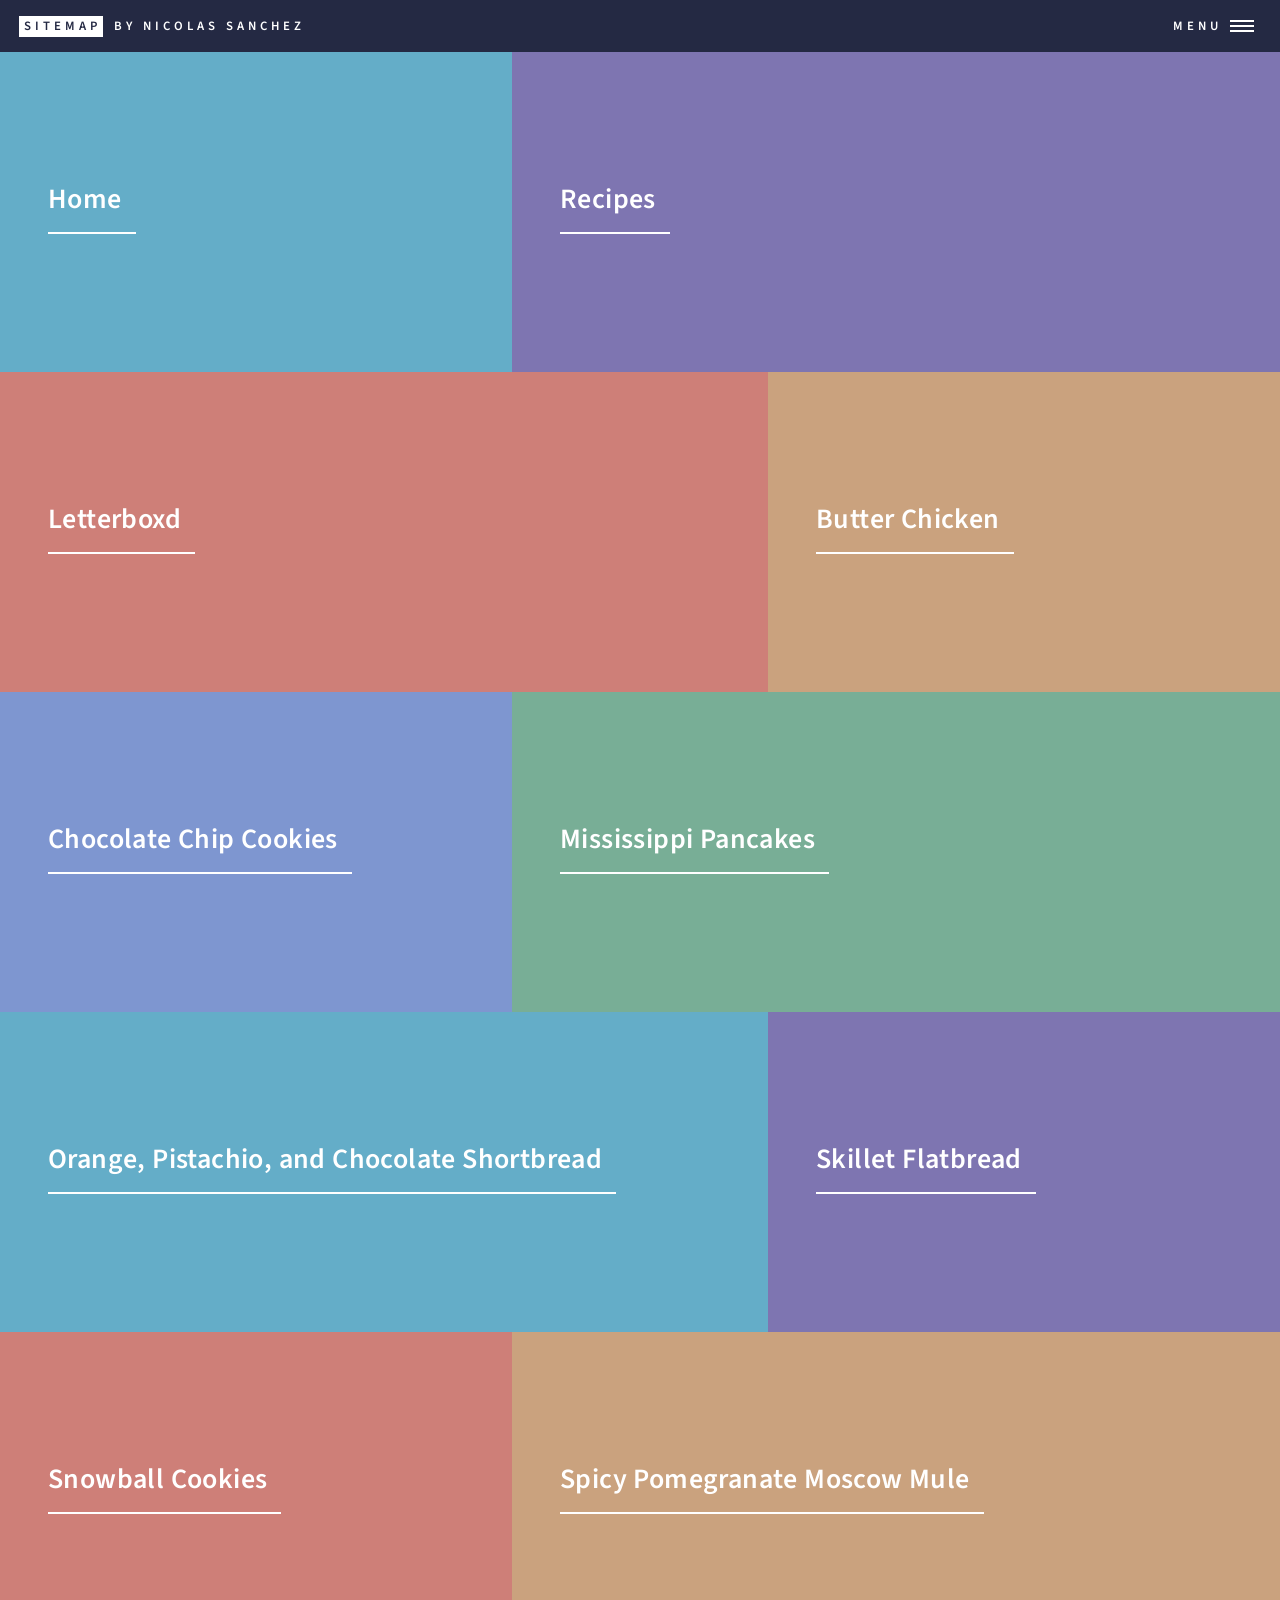
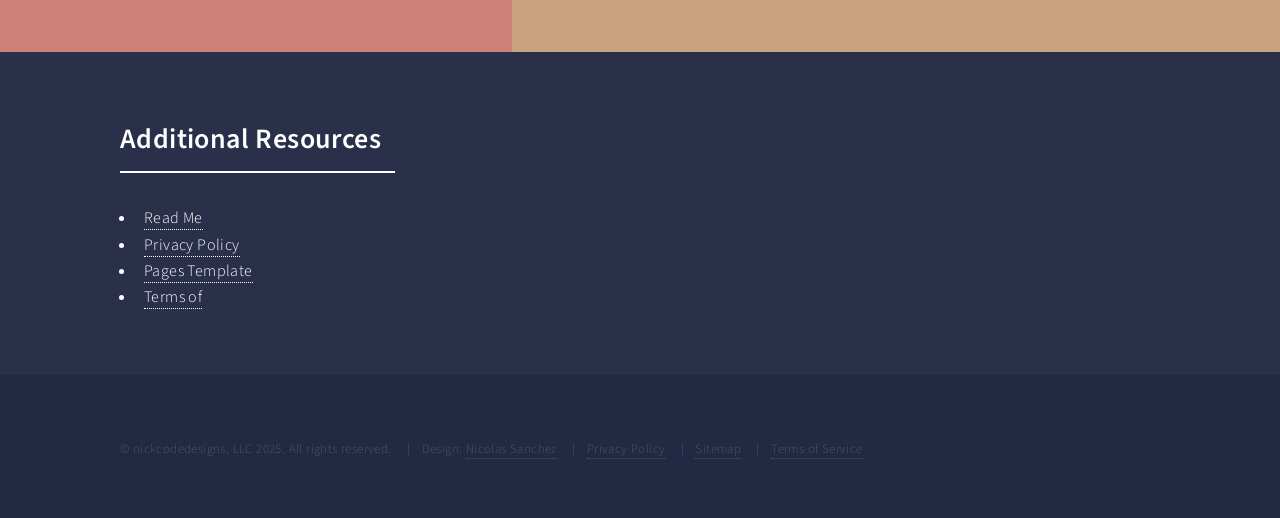
==== commit 8ea69883: "Updated terms terms_of_service" ====
--- a/sitemap.html
+++ b/sitemap.html
@@ -118,7 +118,7 @@
                     <li>Design: <a href="https://nicolasjpsanchez.com">Nicolas Sanchez</a></li>
                     <li><a href="/pages/privacy.html">Privacy Policy</a></li>
                     <li><a href="/sitemap.html">Sitemap</a></li>
-                    <li><a href="terms-of-service.html"></a>Terms of Service</a></li>
+                    <li><a href="/pages/terms_of_service.html">Terms of Service</a></li>
                 </ul>
             </div>
         </footer>
